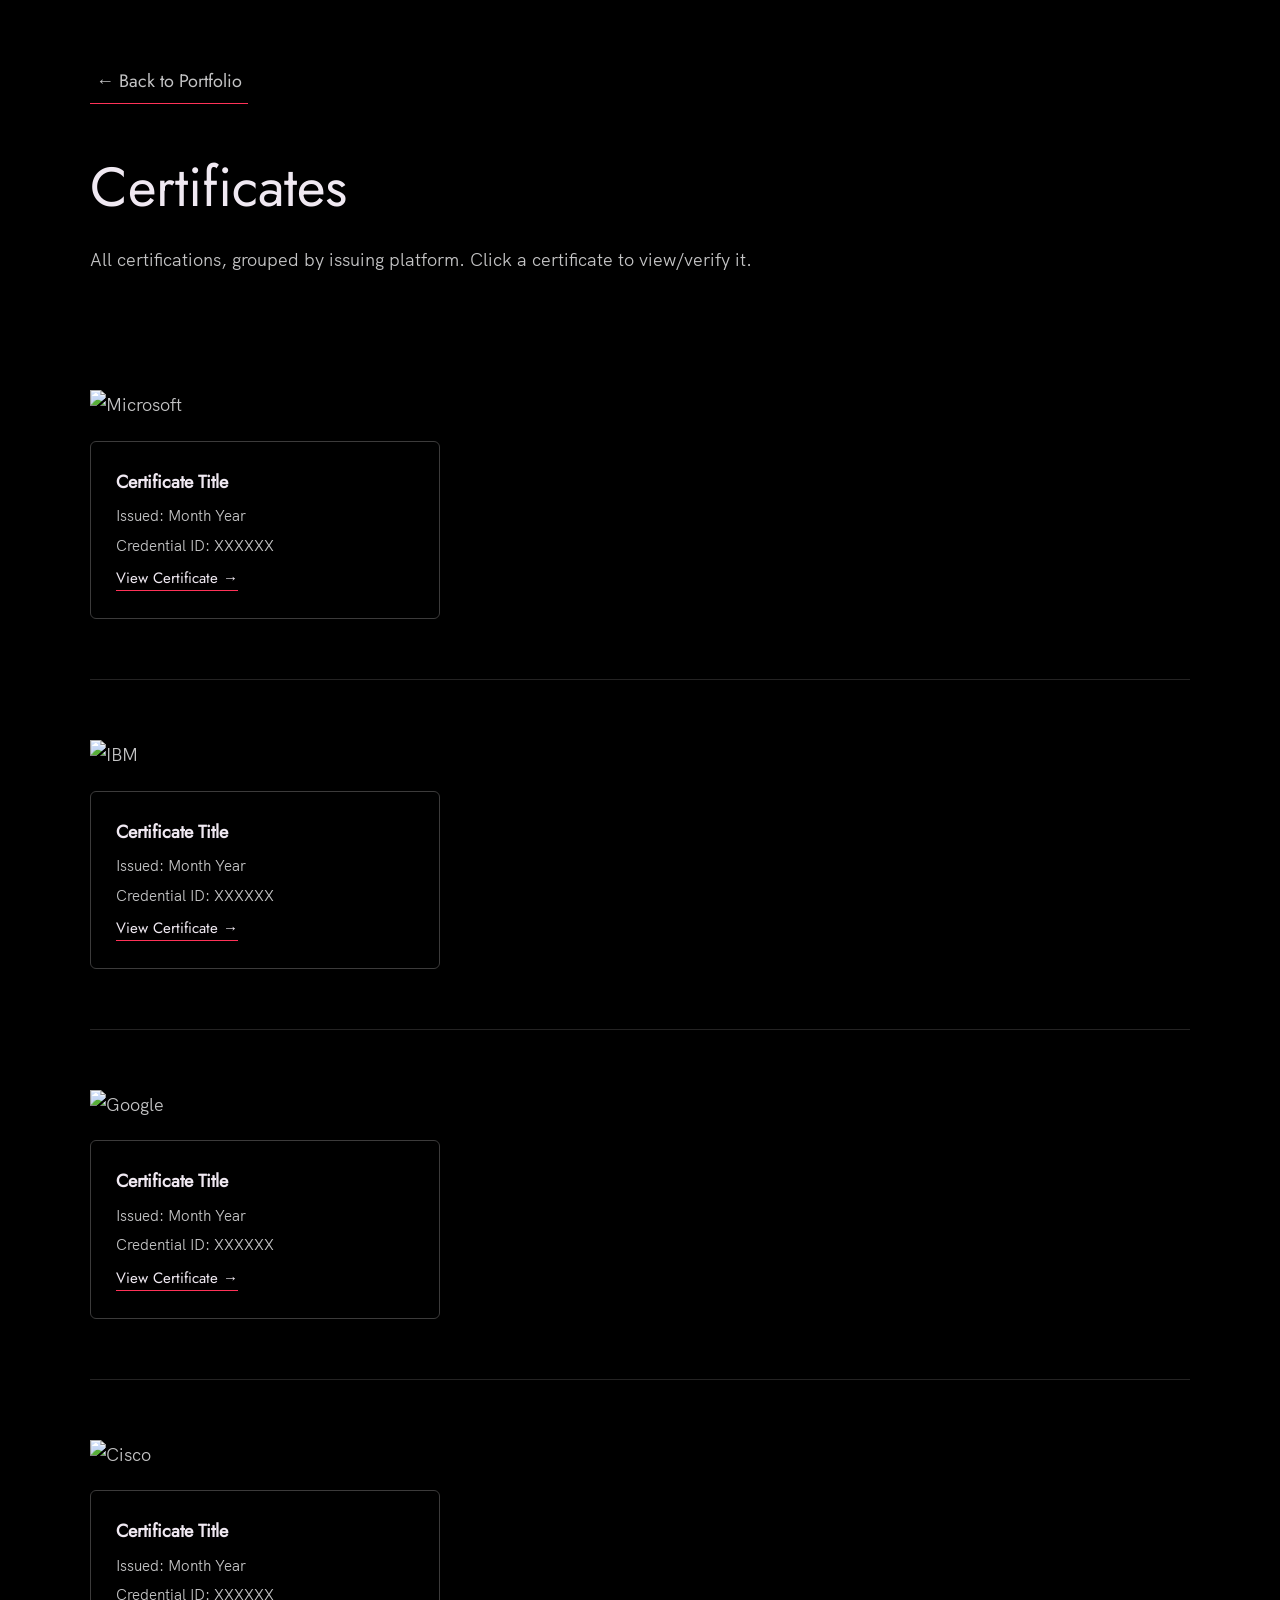
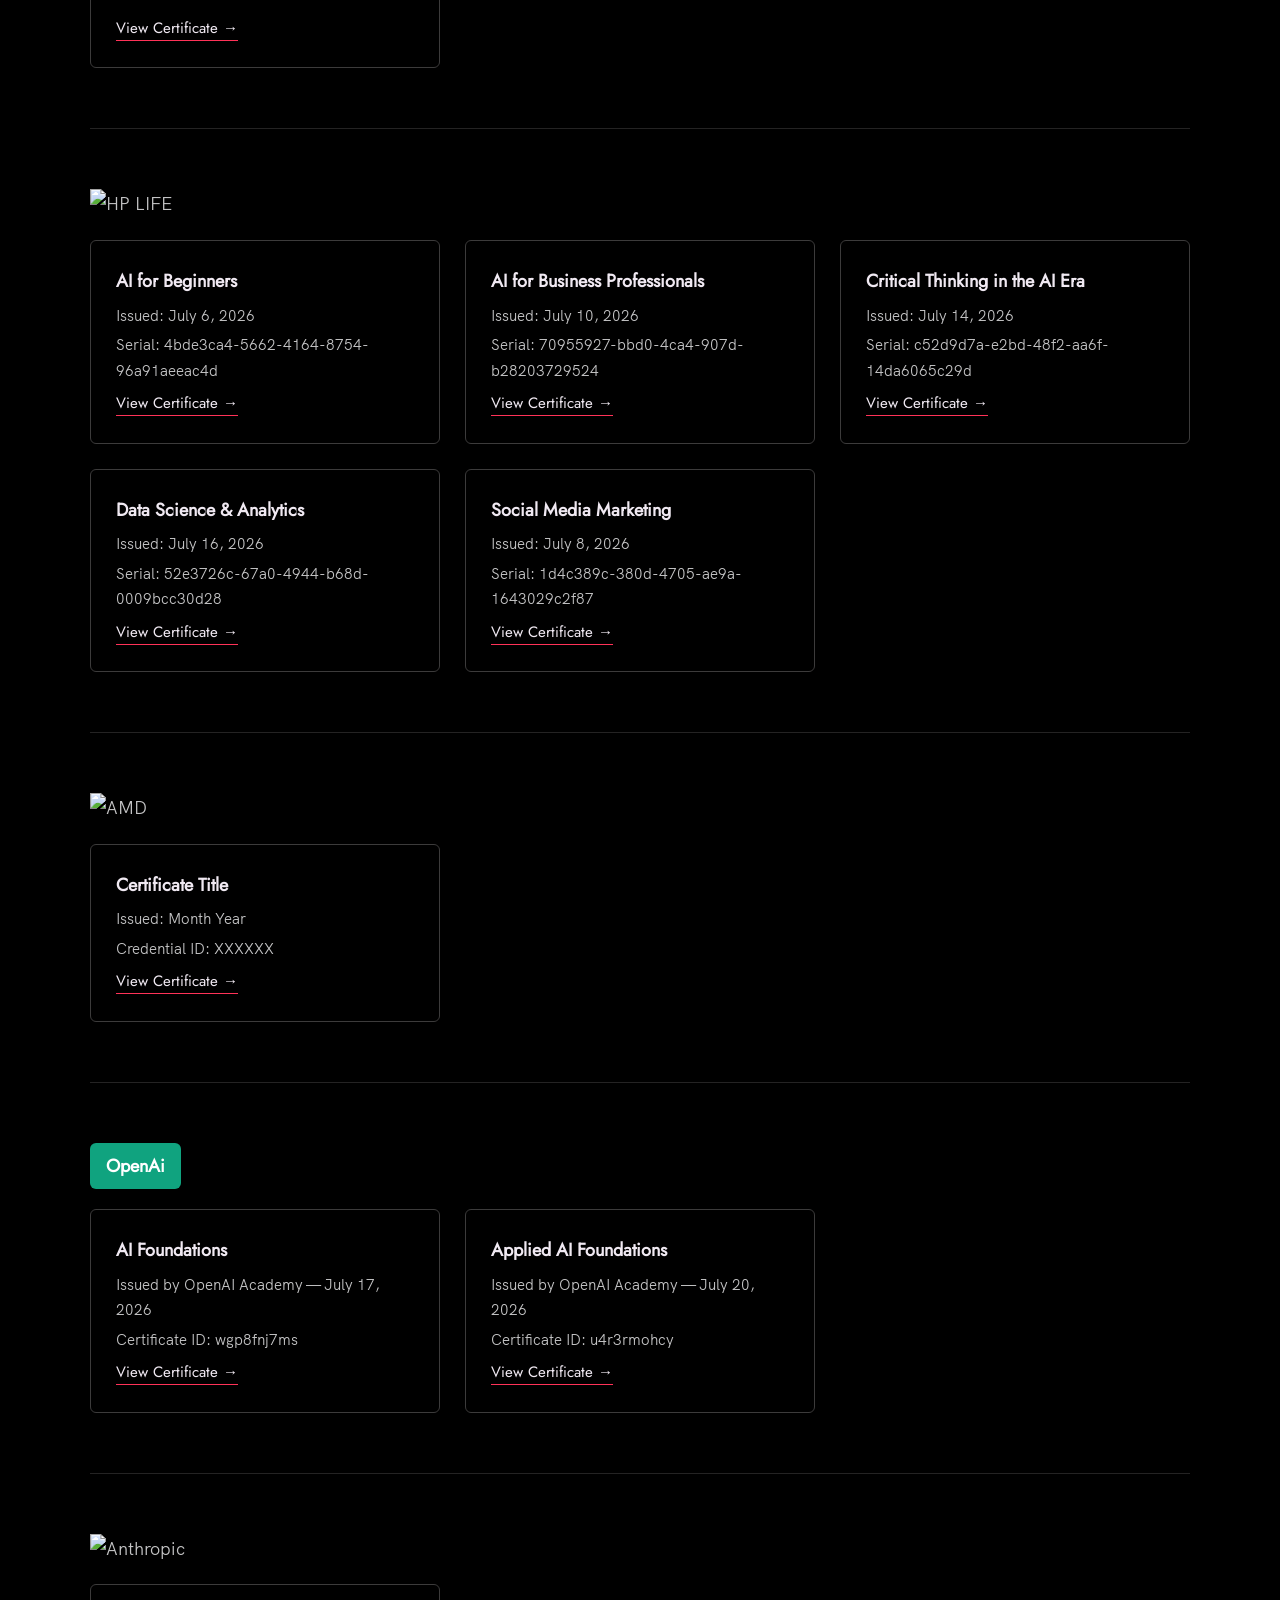
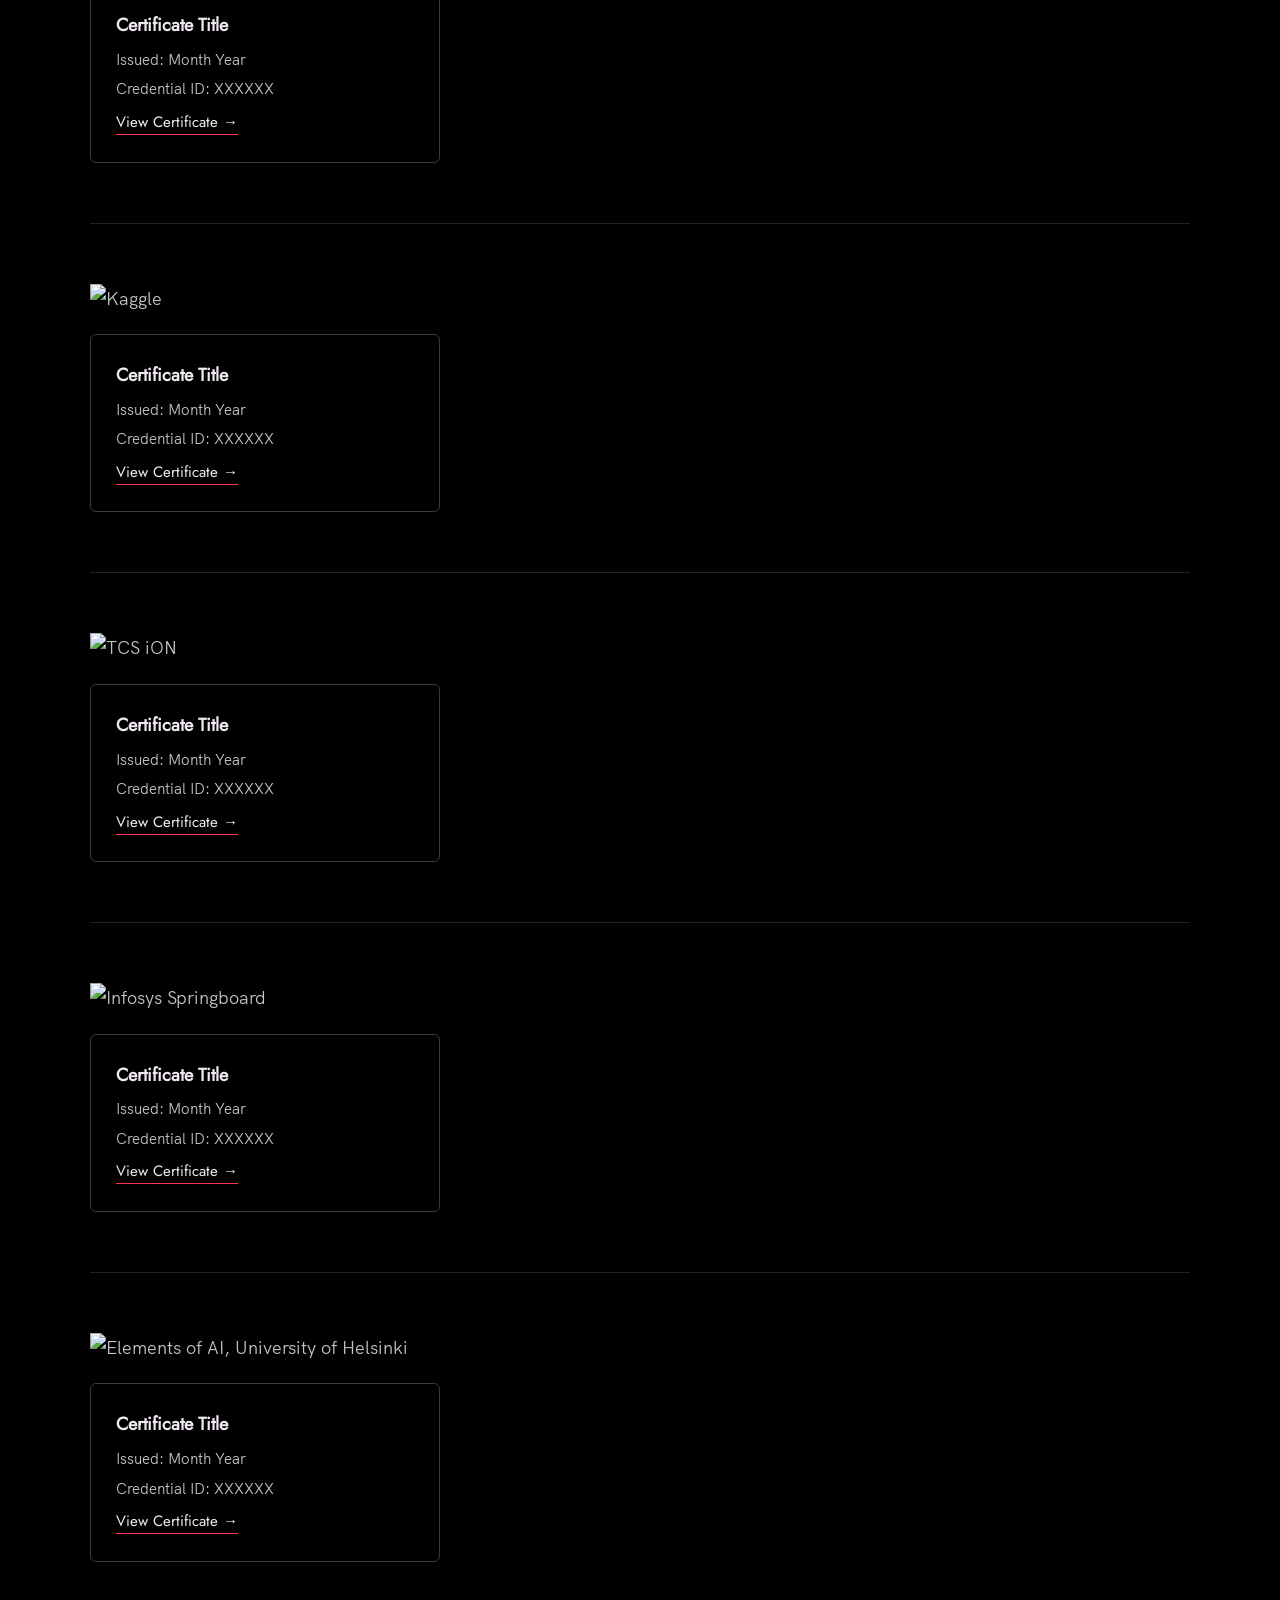
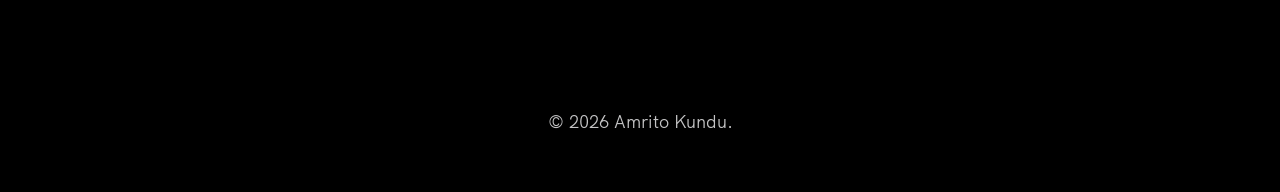
==== web/certificates.html @ e7037465 "Refactor code structure for improved readability and maintainability" ====
<!DOCTYPE html>
<html lang="en">

<head>
  <meta charset="UTF-8" />
  <meta name="viewport" content="width=device-width, initial-scale=1.0" />
  <link rel="shortcut icon" type="image/png" href="./images/favicon.png" />
  <title>Certificates | Amrito Kundu</title>
  <link rel="stylesheet" href="index.css" />
</head>

<body>
  <header role="banner" id="top" style="padding: var(--gutter-normal) 0;">
    <div class="row">
      <a href="index.html" class="cert-back link__text">&larr; Back to Portfolio</a>
      <h1 style="font-size: var(--font-size-large); margin-top: var(--gutter-small);">Certificates</h1>
      <p>All certifications, grouped by issuing platform. Click a certificate to view/verify it.</p>
    </div>
  </header>

  <main role="main">
    <div class="row">

      <!--
        HOW TO ADD A CERTIFICATE
        =========================
        1. Copy one <li class="cert-card">...</li> block below.
        2. Replace the title, issued date, and credential ID.
        3. Set the href on "View Certificate" to your verify link (Credly, Coursera,
           Google's certificate URL, etc.) OR to a local image/PDF you've placed in
           images/certificates/ (e.g. href="./images/certificates/ms-azure-fundamentals.pdf").
        4. Duplicate the <li> as many times as you have certificates from that brand.
      -->

      <!-- Microsoft -->
      <section class="cert-brand" id="microsoft">
        <img src="https://img.shields.io/badge/Microsoft-00A4EF?style=for-the-badge&logo=microsoft&logoColor=white" class="cert-brand__badge" alt="Microsoft">
        <ul class="cert-list">
          <li class="cert-card">
            <h4>Certificate Title</h4>
            <p>Issued: Month Year</p>
            <p>Credential ID: XXXXXX</p>
            <a href="#" target="_blank">View Certificate &rarr;</a>
          </li>
        </ul>
      </section>

      <!-- IBM -->
      <section class="cert-brand" id="ibm">
        <img src="https://img.shields.io/badge/IBM-0F62FE?style=for-the-badge&logo=ibm&logoColor=white" class="cert-brand__badge" alt="IBM">
        <ul class="cert-list">
          <li class="cert-card">
            <h4>Certificate Title</h4>
            <p>Issued: Month Year</p>
            <p>Credential ID: XXXXXX</p>
            <a href="#" target="_blank">View Certificate &rarr;</a>
          </li>
        </ul>
      </section>

      <!-- Google -->
      <section class="cert-brand" id="google">
        <img src="https://img.shields.io/badge/Google-4285F4?style=for-the-badge&logo=google&logoColor=white" class="cert-brand__badge" alt="Google">
        <ul class="cert-list">
          <li class="cert-card">
            <h4>Certificate Title</h4>
            <p>Issued: Month Year</p>
            <p>Credential ID: XXXXXX</p>
            <a href="#" target="_blank">View Certificate &rarr;</a>
          </li>
        </ul>
      </section>

      <!-- Cisco -->
      <section class="cert-brand" id="cisco">
        <img src="https://img.shields.io/badge/Cisco-049FD9?style=for-the-badge&logo=cisco&logoColor=white" class="cert-brand__badge" alt="Cisco">
        <ul class="cert-list">
          <li class="cert-card">
            <h4>Certificate Title</h4>
            <p>Issued: Month Year</p>
            <p>Credential ID: XXXXXX</p>
            <a href="#" target="_blank">View Certificate &rarr;</a>
          </li>
        </ul>
      </section>

      <!-- HP LIFE -->
      <section class="cert-brand" id="hp-life">
        <img src="https://img.shields.io/badge/HP%20LIFE-0096D6?style=for-the-badge&logo=hp&logoColor=white" class="cert-brand__badge" alt="HP LIFE">
        <ul class="cert-list">
          <li class="cert-card">
            <h4>AI for Beginners</h4>
            <p>Issued: July 6, 2026</p>
            <p>Serial: 4bde3ca4-5662-4164-8754-96a91aeeac4d</p>
            <a href="./images/certificates/HP-LIFE-AI-for-Beginners.pdf" target="_blank">View Certificate &rarr;</a>
          </li>
          <li class="cert-card">
            <h4>AI for Business Professionals</h4>
            <p>Issued: July 10, 2026</p>
            <p>Serial: 70955927-bbd0-4ca4-907d-b28203729524</p>
            <a href="./images/certificates/HP-LIFE-AI-for-Business-Professionals.pdf" target="_blank">View Certificate &rarr;</a>
          </li>
          <li class="cert-card">
            <h4>Critical Thinking in the AI Era</h4>
            <p>Issued: July 14, 2026</p>
            <p>Serial: c52d9d7a-e2bd-48f2-aa6f-14da6065c29d</p>
            <a href="./images/certificates/HP-LIFE-Critical-Thinking-in-the-AI-Era.pdf" target="_blank">View Certificate &rarr;</a>
          </li>
          <li class="cert-card">
            <h4>Data Science &amp; Analytics</h4>
            <p>Issued: July 16, 2026</p>
            <p>Serial: 52e3726c-67a0-4944-b68d-0009bcc30d28</p>
            <a href="./images/certificates/HP-LIFE-Data-Science-and-Analytics.pdf" target="_blank">View Certificate &rarr;</a>
          </li>
          <li class="cert-card">
            <h4>Social Media Marketing</h4>
            <p>Issued: July 8, 2026</p>
            <p>Serial: 1d4c389c-380d-4705-ae9a-1643029c2f87</p>
            <a href="./images/certificates/HP-LIFE-Social-Media-Marketing.pdf" target="_blank">View Certificate &rarr;</a>
          </li>
        </ul>
      </section>

      <!-- AMD -->
      <section class="cert-brand" id="amd">
        <img src="https://img.shields.io/badge/AMD-ED1C24?style=for-the-badge&logo=amd&logoColor=white" class="cert-brand__badge" alt="AMD">
        <ul class="cert-list">
          <li class="cert-card">
            <h4>Certificate Title</h4>
            <p>Issued: Month Year</p>
            <p>Credential ID: XXXXXX</p>
            <a href="#" target="_blank">View Certificate &rarr;</a>
          </li>
        </ul>
      </section>

      <!-- OpenAI -->
      <section class="cert-brand" id="openai">
        <div class="cert-tile cert-brand__badge" style="margin-bottom: var(--gutter-small);"><span>OpenAi</span></div>
        <ul class="cert-list">
          <li class="cert-card">
            <h4>AI Foundations</h4>
            <p>Issued by OpenAI Academy — July 17, 2026</p>
            <p>Certificate ID: wgp8fnj7ms</p>
            <a href="./images/certificates/OpenAI-AI-Foundations.pdf" target="_blank">View Certificate &rarr;</a>
          </li>
          <li class="cert-card">
            <h4>Applied AI Foundations</h4>
            <p>Issued by OpenAI Academy — July 20, 2026</p>
            <p>Certificate ID: u4r3rmohcy</p>
            <a href="./images/certificates/OpenAI-Applied-AI-Foundations.pdf" target="_blank">View Certificate &rarr;</a>
          </li>
        </ul>
      </section>

      <!-- Anthropic -->
      <section class="cert-brand" id="anthropic">
        <img src="https://img.shields.io/badge/Anthropic-191919?style=for-the-badge&logo=anthropic&logoColor=white" class="cert-brand__badge" alt="Anthropic">
        <ul class="cert-list">
          <li class="cert-card">
            <h4>Certificate Title</h4>
            <p>Issued: Month Year</p>
            <p>Credential ID: XXXXXX</p>
            <a href="#" target="_blank">View Certificate &rarr;</a>
          </li>
        </ul>
      </section>

      <!-- Kaggle -->
      <section class="cert-brand" id="kaggle">
        <img src="https://img.shields.io/badge/Kaggle-20BEFF?style=for-the-badge&logo=kaggle&logoColor=white" class="cert-brand__badge" alt="Kaggle">
        <ul class="cert-list">
          <li class="cert-card">
            <h4>Certificate Title</h4>
            <p>Issued: Month Year</p>
            <p>Credential ID: XXXXXX</p>
            <a href="#" target="_blank">View Certificate &rarr;</a>
          </li>
        </ul>
      </section>

      <!-- TCS iON -->
      <section class="cert-brand" id="tcs-ion">
        <img src="https://img.shields.io/badge/TCS%20iON-5F68C3?style=for-the-badge&logoColor=white" class="cert-brand__badge" alt="TCS iON">
        <ul class="cert-list">
          <li class="cert-card">
            <h4>Certificate Title</h4>
            <p>Issued: Month Year</p>
            <p>Credential ID: XXXXXX</p>
            <a href="#" target="_blank">View Certificate &rarr;</a>
          </li>
        </ul>
      </section>

      <!-- Infosys Springboard -->
      <section class="cert-brand" id="infosys">
        <img src="https://img.shields.io/badge/Infosys%20Springboard-007CC3?style=for-the-badge&logoColor=white" class="cert-brand__badge" alt="Infosys Springboard">
        <ul class="cert-list">
          <li class="cert-card">
            <h4>Certificate Title</h4>
            <p>Issued: Month Year</p>
            <p>Credential ID: XXXXXX</p>
            <a href="#" target="_blank">View Certificate &rarr;</a>
          </li>
        </ul>
      </section>

      <!-- Elements of AI, University of Helsinki -->
      <section class="cert-brand" id="helsinki" style="border-bottom: none;">
        <img src="https://img.shields.io/badge/Elements%20of%20AI-000222?style=for-the-badge&logoColor=white" class="cert-brand__badge" alt="Elements of AI, University of Helsinki">
        <ul class="cert-list">
          <li class="cert-card">
            <h4>Certificate Title</h4>
            <p>Issued: Month Year</p>
            <p>Credential ID: XXXXXX</p>
            <a href="#" target="_blank">View Certificate &rarr;</a>
          </li>
        </ul>
      </section>

    </div>
  </main>

  <footer role="contentinfo" class="footer">
    <div class="row">
      <p>&copy; 2026 Amrito Kundu.</p>
    </div>
  </footer>
</body>

</html>
---- web/index.css ----
/* --------------------------------------- */
/* ----- Basic Setup ----- */
/* --------------------------------------- */

@font-face {
    font-family: 'Hk Grotesk';
    font-style: normal;
    font-weight: 400;
    src: url('./fonts/HKGrotesk-Regular.woff') format('woff');
}

@font-face {
    font-family: 'Jost';
    font-style: normal;
    font-weight: 400;
    src: url('./fonts/Jost-Regular.ttf') format('woff');
}

* {
    margin: 0;
    padding: 0;
    box-sizing: inherit;
}

:root {
    --font-size-small: 1.8rem;
    --font-size-normal: 2.2rem;
    --font-size-medium: 2.8rem;
    --font-size-medium-1: 3.6rem;
    --font-size-large: 5.5rem;
    --font-size-huge: 7.5rem;
    --font-stack: 'Hk Grotesk', sans-serif;

    --line-height-normal: 1.7;
    --line-height-small: 1.2;

    --black: #000;
    --pink: #ff3258;
    --white: #f0e9f2;
    --white-1: #e5e5e6da;


    --container-max-width: 1180px;
    --container-normal-width: 800px;
    --container-medium-width: 700px; 
    --container-small-width: 500px;

    --gutter-huge: 12rem;
    --gutter-medium: 6rem;
    --gutter-normal: 3rem;
    --gutter-small-1: 2.5rem;
    --gutter-small: 2rem;

    --border-light: 1px solid rgb(36, 35, 35);
}

html {
    font-size: 62.5%; /* (16/10)*100 = 62.5% => 1rem = 10px */
    box-sizing: border-box;
    scroll-behavior: smooth;
}

@media(max-width: 1000px) {
    html {
        font-size: 52%;
    }
}

body {
    font-size: var(--font-size-small);
    font-family: var(--font-stack);
    font-weight: 400;
    color: var(--white-1);
    line-height: var(--line-height-normal);
    background: var(--black);
    overflow-x: hidden;
}

.row {
    max-width: var(--container-max-width);
    margin: 0 auto;
}

@media(max-width: 1340px) {
    .row {
        max-width: 1100px;
    }
}

@media(max-width: 1240px) {
    .row {
        padding: 0 var(--gutter-medium);
    }
}

@media(max-width: 600px) {
    .row {
        padding: 0 var(--gutter-normal);
    }
}

@media(max-width: 600px) {
    .row {
        padding: 0 var(--gutter-small);
    }
}

section {
    padding: var(--gutter-huge) 0;
    border-bottom: var(--border-light);
}

img {
    object-fit: contain;
    max-width: 100%;
}

/* --------------------------------------- */
/* ----- Headlines and Paragraphs ----- */
/* --------------------------------------- */

h1,
h2,
h3 {
    font-family: 'Jost', sans-serif;
    font-weight: 400;
    line-height: var(--line-height-small);
    color: var(--white);
}

.heading-primary {
    line-height: 1;
    font-size: var(--font-size-huge);
    font-weight: 400;
}

@media(max-width: 900px) {
    .heading-primary {
        font-size: 6.5rem;
    }
}

h2 {
    font-size: var(--font-size-large);
    margin-bottom: var(--gutter-medium);
}

h2::after {
    content: '';
    display: block;
    height: 2px;
    width: 10rem;
    background: var(--pink);
    margin: var(--gutter-small) 0;
}

h3 {
    font-size: var(--font-size-medium-1);
    margin-bottom: var(--gutter-small);
}

@media(max-width: 500px) {
    .heading-primary {
        font-size: var(--font-size-large);
    }

    h2 {
        font-size: var(--font-size-medium-1);
    }

    h3 {
        font-size: var(--font-size-medium);
    }
}

p {
    margin: var(--gutter-small-1) 0;
}

@media(max-width: 900px) {
    p { 
        max-width: var(--container-small-width);
    }
}

/* --------------------------------------- */
/* ----- Buttons and Links ----- */
/* --------------------------------------- */

a {
    color: var(--white);
    font-weight: 400;
    font-family: 'Jost', sans-serif;
    transition: all .2s;
    outline: 2px solid transparent;
}

::-moz-focus-inner {
    border: 0;
}

button:focus,
a:focus {
    outline: 2px solid var(--pink);
}

body:not(.user-is-tabbing) button:focus,
body:not(.user-is-tabbing) a:focus {
    outline: none;
}

.link:hover {
    color: var(--pink);
}

.btn {
    position: relative;
    display: inline-block;
    padding: 1rem 4.2rem;
    text-decoration: none;
    color: inherit;
    border: 1px solid  var(--pink);
    font-weight: 400;
}

.btn:focus {
    outline: none;
}

.btn::after {
    content: '';
    display: block;
    position: absolute;
    top: 0;
    left: 0;
    right: 100%;
    background: var(--white);
    height: 100%;
    z-index: -1;
    transition: all 0.2s cubic-bezier(1, 0.68, 0.16, 0.9);
}

.btn:hover::after,
.btn:focus::after {
    right: 0;
    background: var(--pink);
}

.btn--pink {
    background: var(--pink);
    transition: all 0.2s;
}

.btn--pink::after {
    display: none;
}

.btn--pink:hover,
.btn--pink:focus {
    background: transparent;
}

.link__text {
    position: relative;
    display: inline-block;
    padding: .6rem;
    color: inherit;
    text-decoration: none;
    border-bottom: 1px solid var(--pink);
}

.link__text::after {
    content: '';
    display: block;
    position: absolute;
    top: 0;
    left: 0;
    right: 100%;
    background: var(--white);
    height: 100%;
    z-index: -1;
    transition: all 0.2s cubic-bezier(1, 0.68, 0.16, 0.9);
}

.link__text:focus {
    outline: none;
}

.link__text:hover::after,
.link__text:focus:after {
    right: 0;
    background: var(--pink);
}

.link__text span {
    padding-left: 1rem;
    font-family: sans-serif;
}

/* ----- Back to Top ----- */

.back-to-top {
    position: fixed;
    bottom: 4rem;
    right: 4rem;
    display: flex;
    justify-content: center;
    align-items: center;
    height: 5.5rem;
    width: 5.5rem;
    background-color: var(--pink);
    border-radius: 50%;
    z-index: 10;
    visibility: hidden;
    transition: all .4s;
}

.back-to-top__image {
    height: 70%;
}

@media(max-width: 900px) {
    .back-to-top {
        right: 2rem;
    }
}

@media(max-width: 500px) {
    .back-to-top {
        right: 1rem;
    }
}

/* --------------------------------------- */
/* ----- Navigation ----- */
/* --------------------------------------- */

.nav {
    display: flex;
    justify-content: flex-end;
    padding: var(--gutter-normal) 0;
}

.nav__items {
    display: flex;
    list-style: none;
}

.nav__item:not(:last-child) {
    margin-right: var(--gutter-medium);
}

@media(max-width: 500px) {
    .nav {
        justify-content: center;
    }
}

@media(max-width: 400px) {
    .nav__item:not(:last-child) {
        margin-right: var(--gutter-normal);
    }
}

@media(max-width: 300px) {
    .nav {
        font-size: var(--font-size-small);
    }
}

.nav__link {
    position: relative;
    display: inline-block;
    padding: 1rem 0;
    text-decoration: none;
    color: inherit;
    transition: all .2s;
}

.nav__link::after {
    content: '';
    position: absolute;
    bottom: 0;
    left: 0;
    right: 100%;
    display: inline-block;
    height: 1rem;
    background: var(--white);
    transition: all 0.25s cubic-bezier(1, 0.68, 0.16, 0.9);
}

.nav__link:hover {
    color: var(--pink);
}

.nav__link:hover::after {
    right: 0;
    height: 2px;
    background: var(--pink);
}

/* --------------------------------------- */
/* ----- Header ----- */
/* --------------------------------------- */

.header {
    background: linear-gradient(rgba(0,0,0, .1), rgba(0,0,0, .4)), 
        url('./images/header.jpg');
    height: 100vh;
    background-size: cover;
    background-position: center;
    background-attachment: fixed;
    font-size: var(--font-size-normal);
}

.header__text {
    position: absolute;
    top: 50%;
    transform: translateY(-50%);
}

.header__text p {
    margin: 1.5rem 0 3.5rem;
    max-width: var(--container-medium-width);
    font-family: 'Jost', sans-serif;
    font-size: var(--font-size-medium);
}

@media(max-width: 500px) {
    .header {
        text-align: center;
    }

    .header__text p {
        transform: scale(.8);
    }
}

/* --------------------------------------- */
/* ----- Work ----- */
/* --------------------------------------- */

.work__box {
    display: flex;
    align-items: center;
}

@media(max-width: 900px) {
    .work__box {
        align-items: initial;
        flex-direction: column-reverse;
    }
}

.work__box:not(:last-child) {
    margin-bottom: 25rem;
}

@media(max-width: 500px) {
    .work__box:not(:last-child) {
        margin-bottom: 20rem;
    }
}

.work__links {
    display: flex;
    align-items: center;
}

.work__text {
    flex: 0 0 30%;
}

.work__list {
    /* list-style-type: square; */
    list-style-position: inside;
    margin-bottom: var(--gutter-normal);
}

.work__code {
    display: block;
    height: 3rem;
    margin-left: var(--gutter-normal);
    transition: all .3s;
}

.work__code:hover {
    transform: scale(1.2);
}

.work__image-box {
    margin-bottom: var(--gutter-normal);
}

@media(min-width: 901px) {
    .work__image-box {
        flex: 1;
        margin: 0 0 0 10rem;
    }
}

@media(max-width: 900px) {
    .work__code {
        height: 4rem;
    }
}

/* --------------------------------------- */
/* ----- Clients ----- */
/* --------------------------------------- */

.client__logos {
    display: flex;
    flex-wrap: wrap;
    align-items: center;
    gap: 1.2rem;
}

.client__logo {
    display: inline-block;
    line-height: 0;
    transition: transform .2s;
}

.client__logo img {
    height: 4.6rem;
    max-width: none;
    border-radius: 4px;
}

.client__logo:hover {
    transform: translateY(-3px);
}

@media(max-width: 500px) {
    .client__logo img {
        height: 3.6rem;
    }
}

/* --------------------------------------- */
/* ----- Certificates Page ----- */
/* --------------------------------------- */

.cert-back {
    display: inline-block;
    margin: var(--gutter-normal) 0;
}

.cert-brand {
    padding: var(--gutter-medium) 0;
    border-bottom: var(--border-light);
}

.cert-brand__badge {
    height: 3.4rem;
    margin-bottom: var(--gutter-small);
}

.cert-list {
    list-style: none;
    display: grid;
    grid-template-columns: repeat(auto-fill, minmax(260px, 1fr));
    gap: var(--gutter-small-1);
}

.cert-card {
    border: 1px solid rgb(60, 59, 59);
    border-radius: 6px;
    padding: var(--gutter-small-1);
    transition: border-color .2s;
}

.cert-card:hover {
    border-color: var(--pink);
}

.cert-card h4 {
    font-family: 'Jost', sans-serif;
    color: var(--white);
    font-size: var(--font-size-small);
    margin-bottom: .6rem;
}

.cert-card p {
    font-size: 1.5rem;
    margin: .4rem 0;
}

.cert-card a {
    font-size: 1.5rem;
    border-bottom: 1px solid var(--pink);
    text-decoration: none;
    padding-bottom: 1px;
}

.cert-tile {
    display: inline-flex !important;
    align-items: center;
    gap: .8rem;
    height: 4.6rem;
    padding: 0 1.6rem;
    background: #10a37f;
    border-radius: 6px;
    color: #fff;
    font-family: 'Jost', sans-serif;
    font-weight: 700;
    font-size: 1.8rem;
    line-height: 0;
    text-decoration: none;
}

.cert-tile img {
    height: 2.8rem;
}

@media(max-width: 500px) {
    .cert-tile {
        height: 3.6rem;
        font-size: 1.5rem;
        padding: 0 1.2rem;
    }

    .cert-tile img {
        height: 2.2rem;
    }
}

/* --------------------------------------- */
/* ----- About ----- */
/* --------------------------------------- */

.about__content {
    display: flex;
    flex-direction: row-reverse;
    align-items: center;
}

@media(max-width: 900px) {
    .about__content {
        flex-direction: column-reverse;
        align-items: initial;
    }
}

.about__photo-container {
    margin-bottom: var(--gutter-normal);
}

@media(min-width: 901px) {
    .about__text {
        flex: 0 0 35%;
    }
    
    .about__photo-container {
        flex: 1;
        margin: 0 var(--gutter-huge) 0 0;
    }
}

/* --------------------------------------- */
/* ----- Contact ----- */
/* --------------------------------------- */

.contact__info {
    max-width: var(--container-medium-width);
}

/* --------------------------------------- */
/* ----- Footer ----- */
/* --------------------------------------- */

.footer {
    text-align: center;
    padding: var(--gutter-medium) 0 var(--gutter-normal);
}

.footer__social-links {
    display: flex;
    justify-content: center;
    padding: var(--gutter-normal) 0;
    list-style: none;
}

.footer__social-link-item:not(:last-of-type) {
    margin-right: var(--gutter-small);
}

.footer__social-image {
    height: 4rem;
}

.footer__github-buttons {
    display: flex;
    justify-content: center;
}

.footer__github-buttons iframe {
    height: 2.5rem;
    width: 84px;
    transform: translateY(3px);
}

@media(max-width: 500px) {
    .footer {
        padding: var(--gutter-medium) 0;
    } 
}
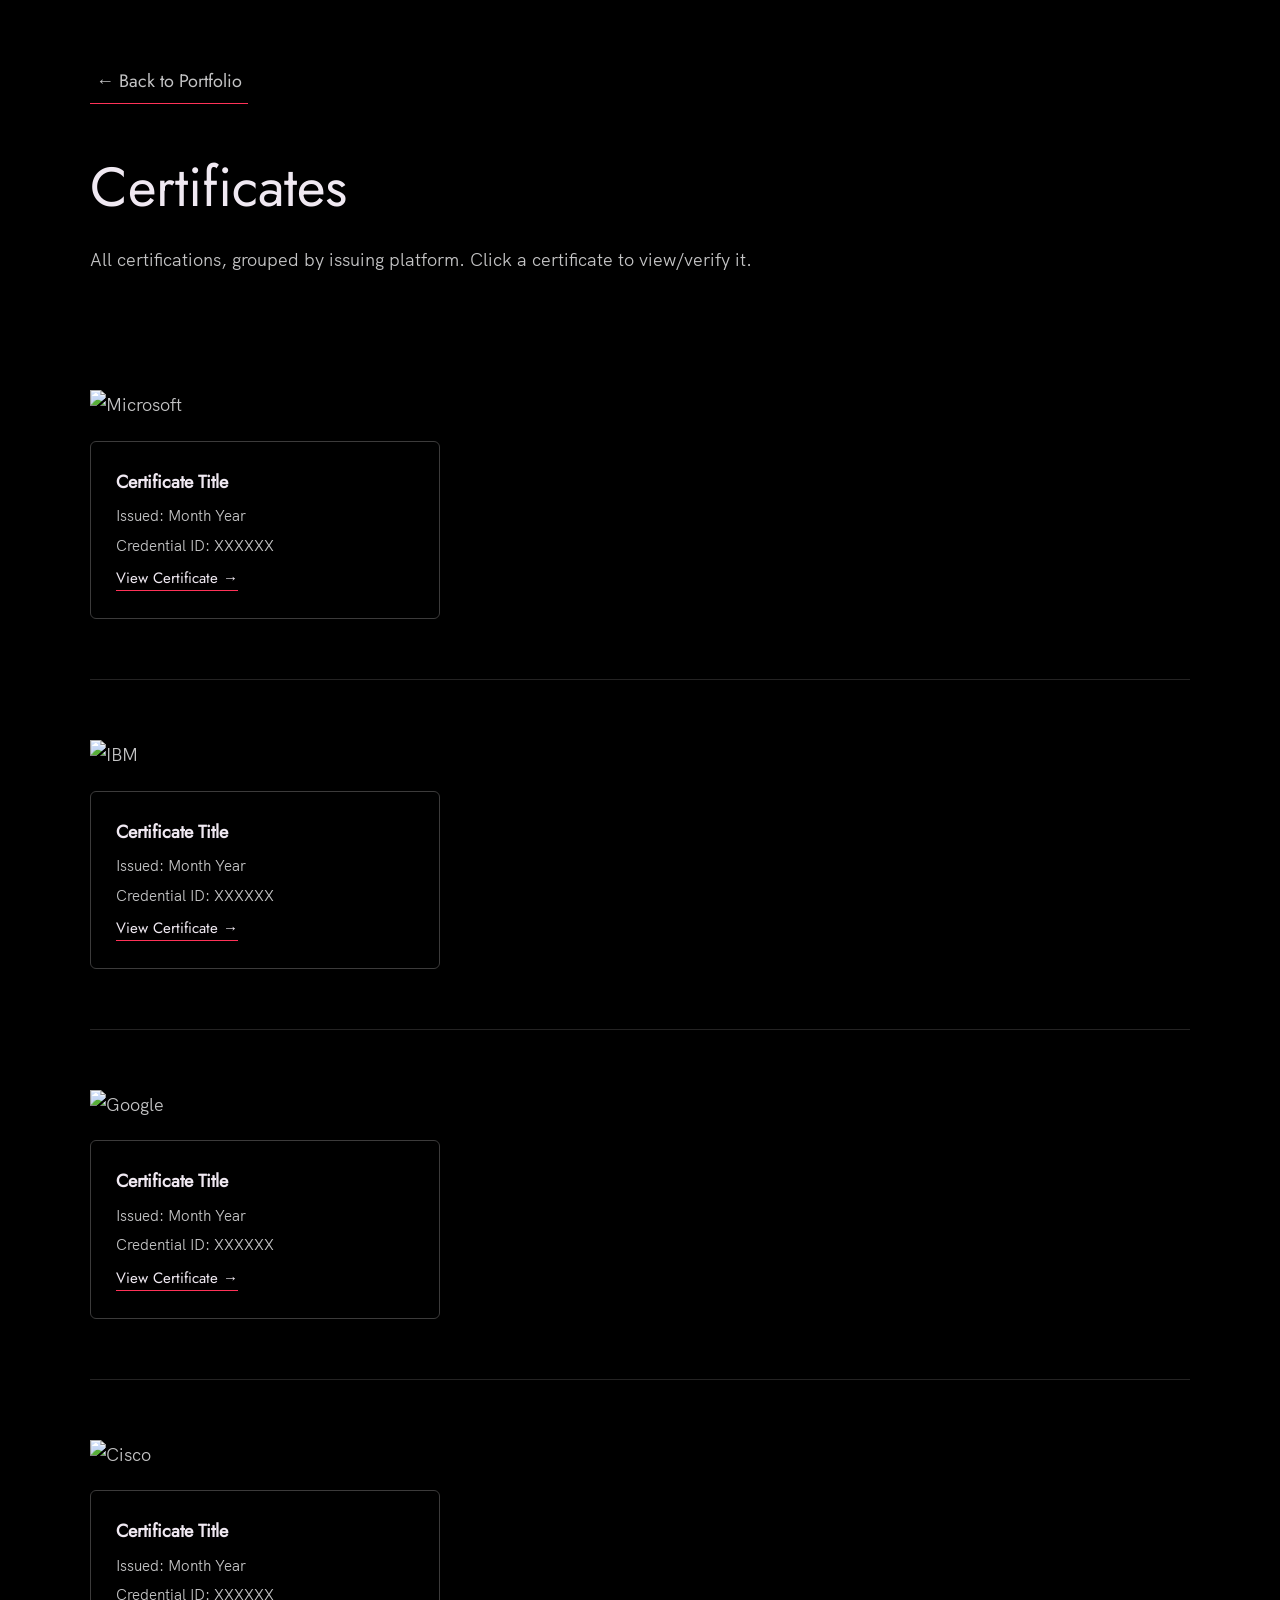
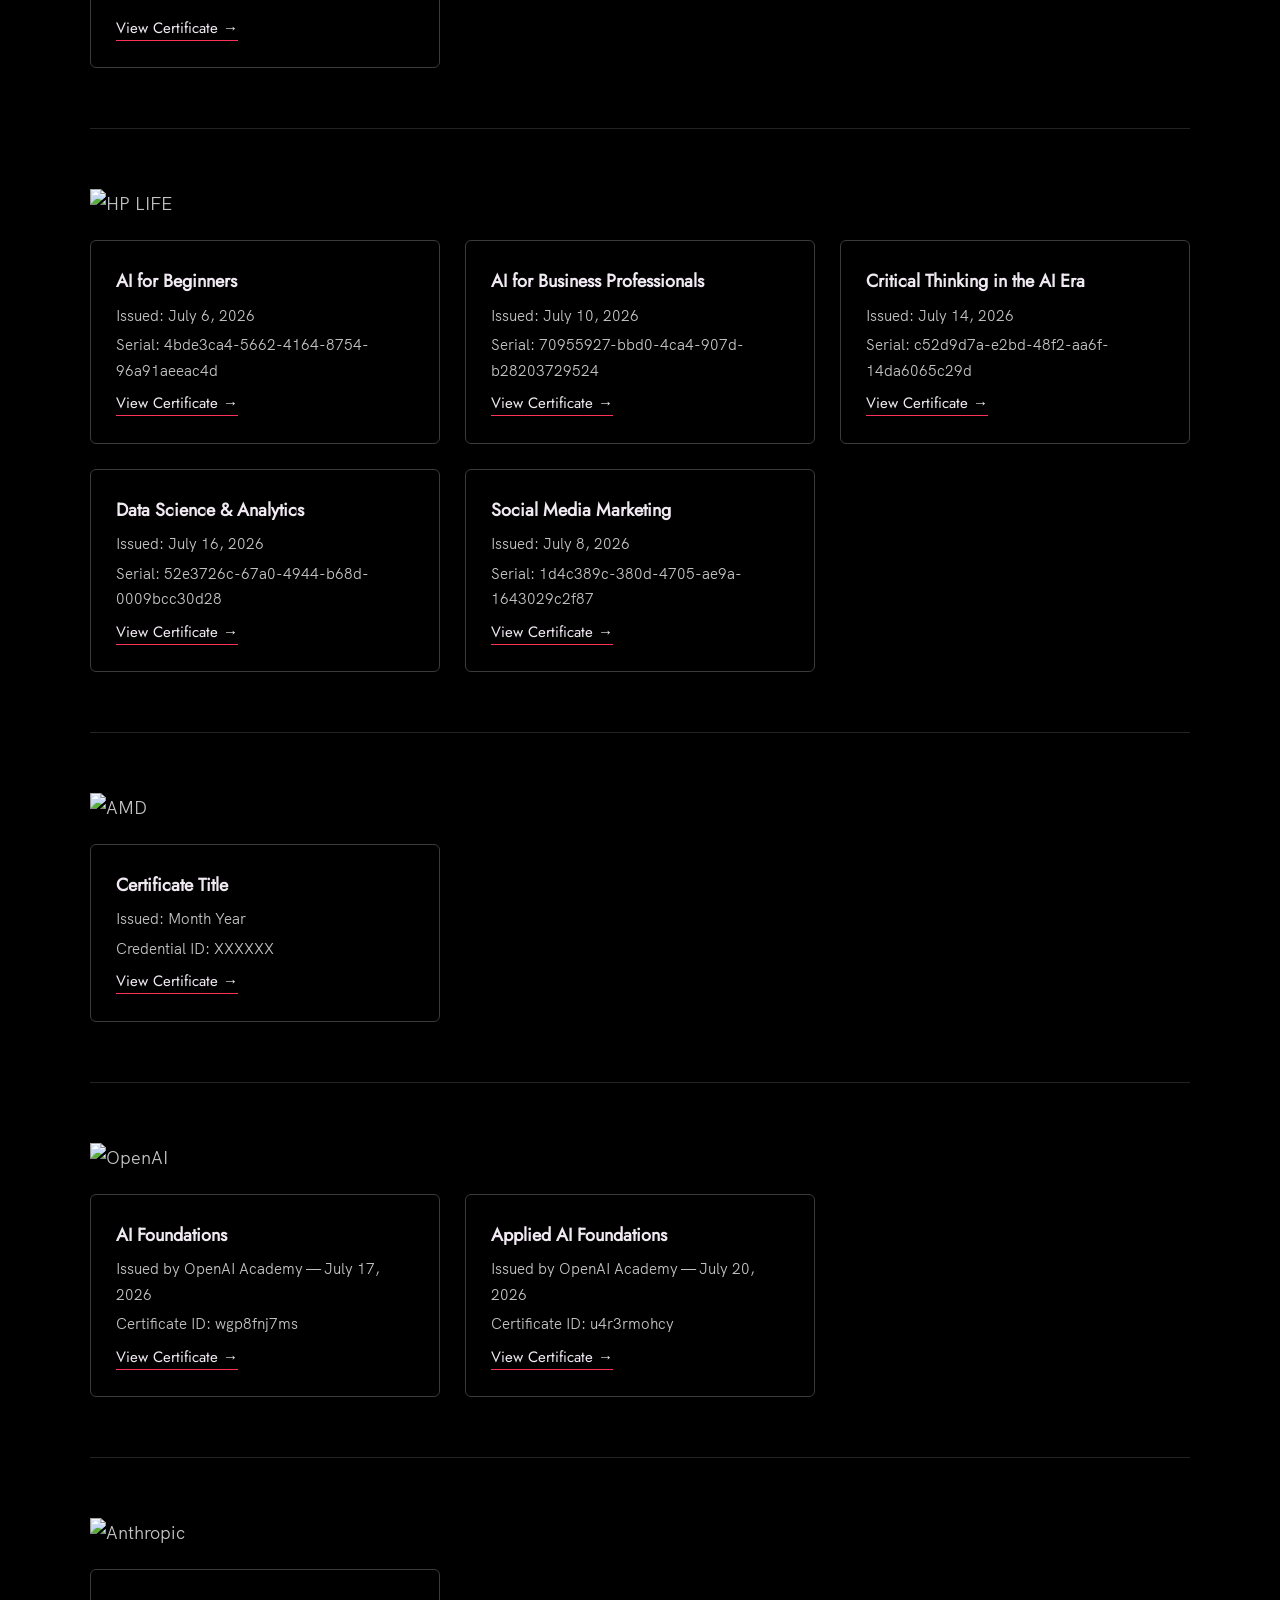
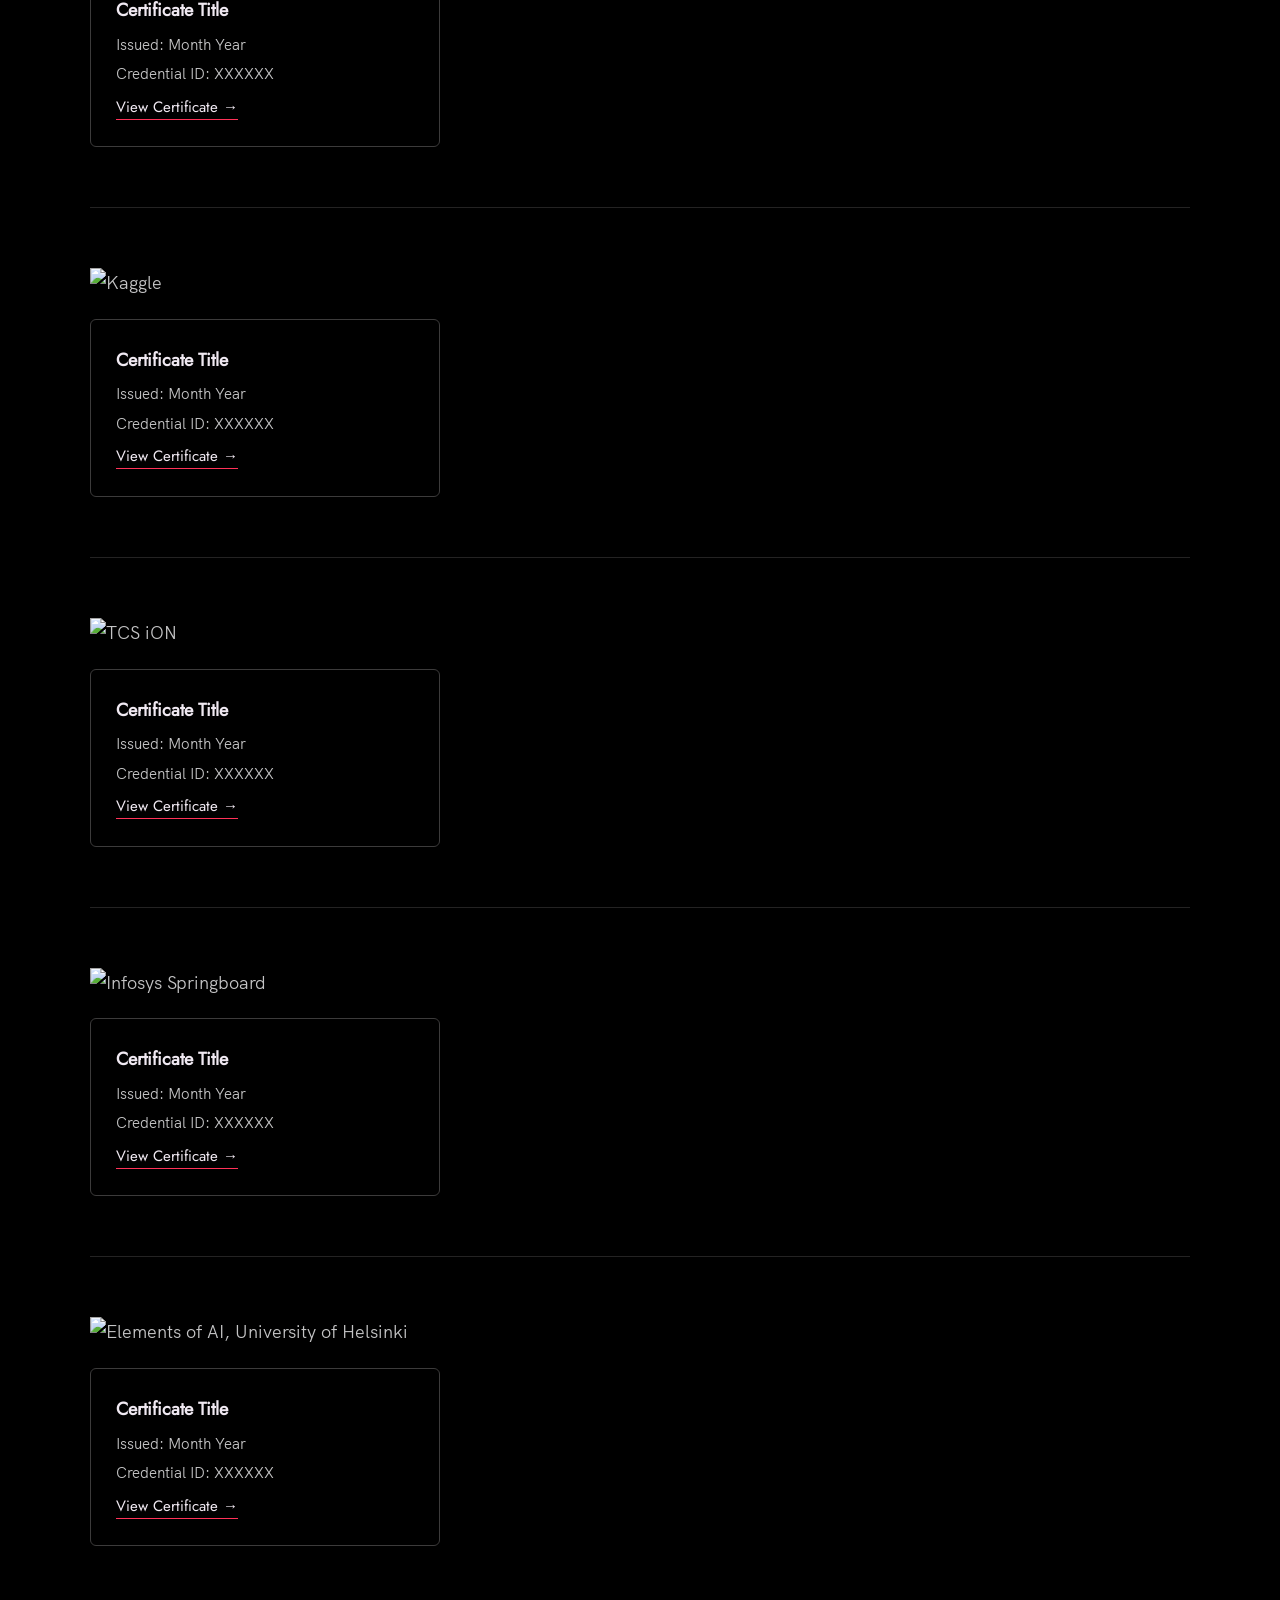
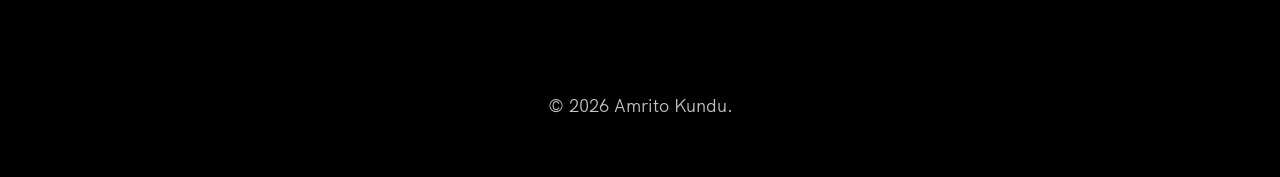
==== commit c31acbdf: "Update certificates page with badge images and add "Explore All Certificates" button" ====
--- a/web/certificates.html
+++ b/web/certificates.html
@@ -136,7 +136,7 @@
 
       <!-- OpenAI -->
       <section class="cert-brand" id="openai">
-        <div class="cert-tile cert-brand__badge" style="margin-bottom: var(--gutter-small);"><span>OpenAi</span></div>
+        <img src="https://img.shields.io/badge/OpenAi-10A37F?style=for-the-badge&logo=openai&logoColor=white" class="cert-brand__badge" alt="OpenAI">
         <ul class="cert-list">
           <li class="cert-card">
             <h4>AI Foundations</h4>
--- a/web/index.css
+++ b/web/index.css
@@ -536,6 +536,11 @@
     .client__logo img {
         height: 3.6rem;
     }
+}
+
+.cert-explore-btn {
+    display: inline-block;
+    margin-top: var(--gutter-normal);
 }
 
 /* --------------------------------------- */
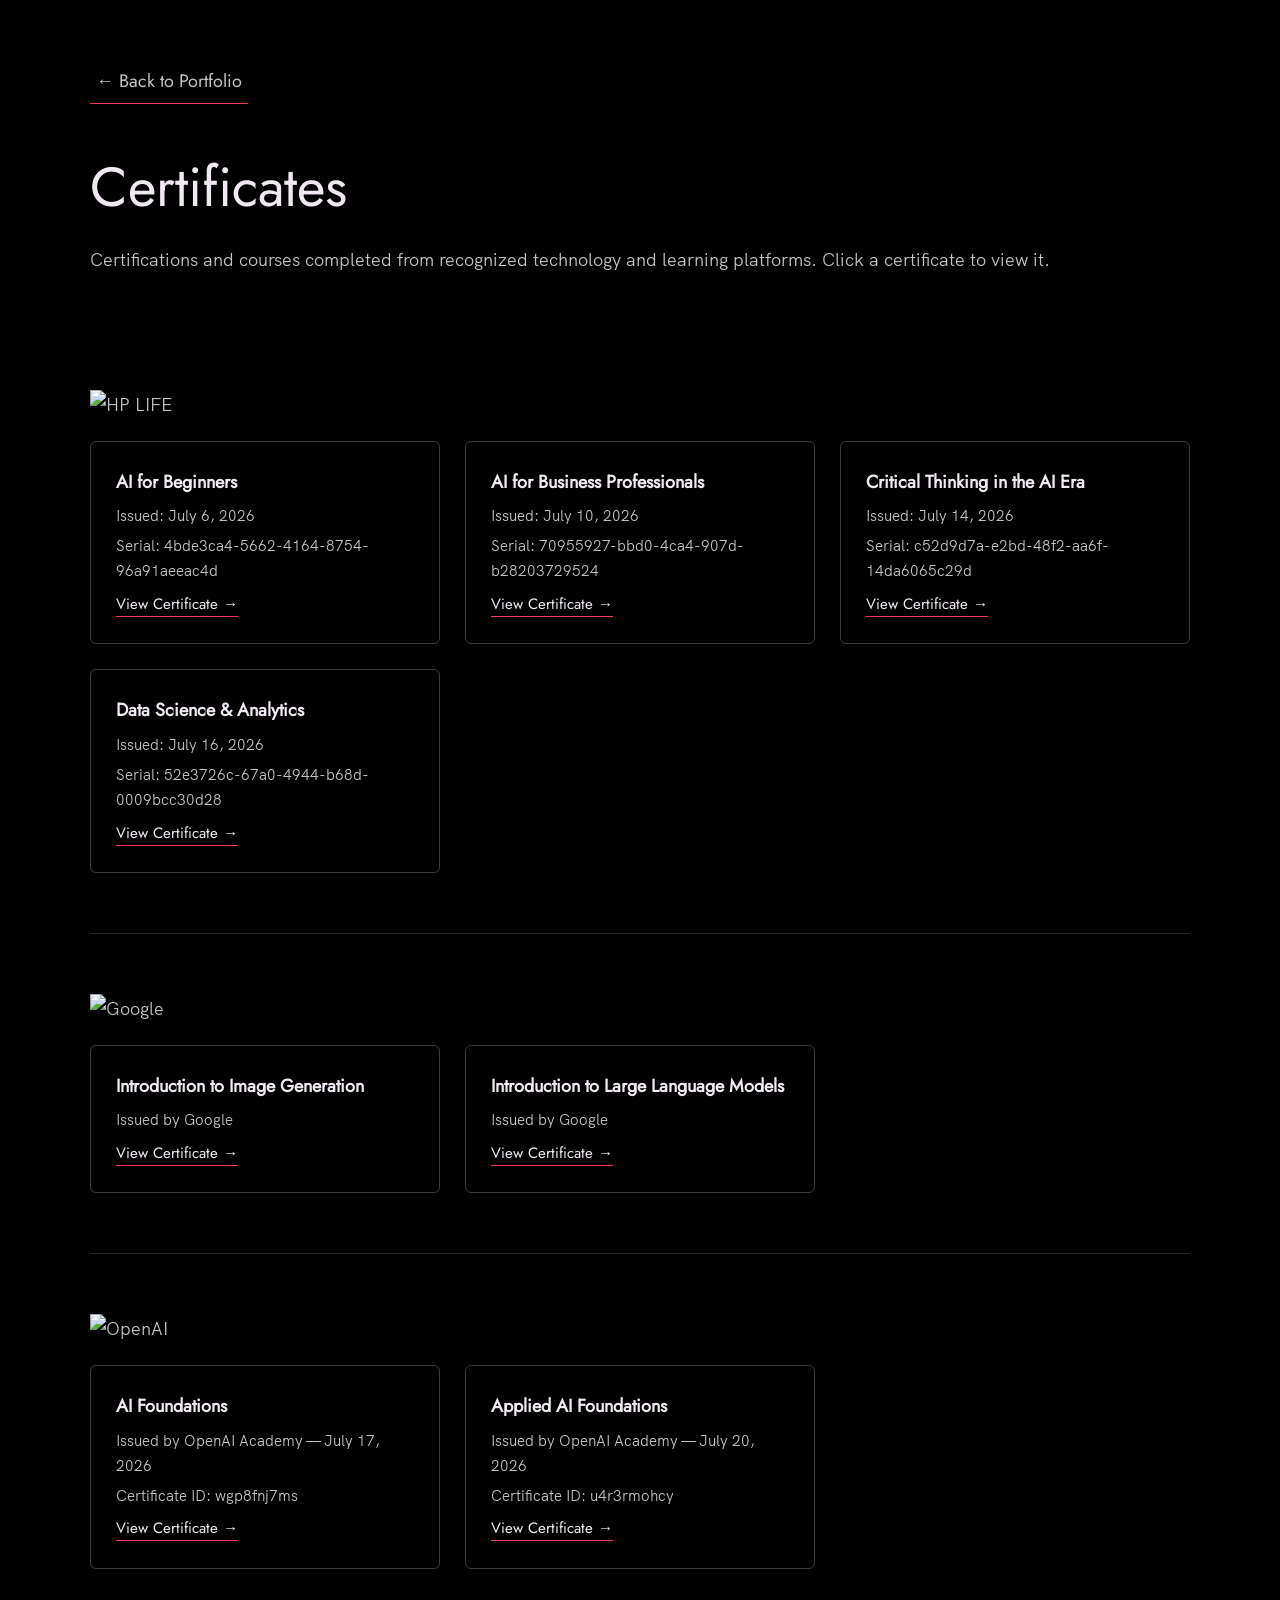
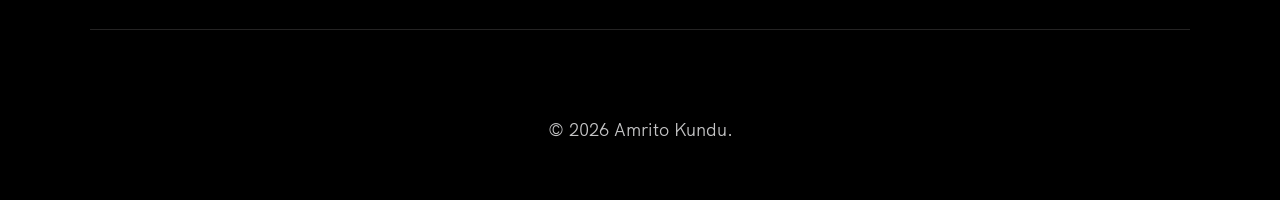
==== commit 35ecdaf6: "Update certificates.html" ====
--- a/web/certificates.html
+++ b/web/certificates.html
@@ -5,227 +5,224 @@
   <meta charset="UTF-8" />
   <meta name="viewport" content="width=device-width, initial-scale=1.0" />
   <link rel="shortcut icon" type="image/png" href="./images/favicon.png" />
+
   <title>Certificates | Amrito Kundu</title>
+
   <link rel="stylesheet" href="index.css" />
 </head>
 
 <body>
+
   <header role="banner" id="top" style="padding: var(--gutter-normal) 0;">
     <div class="row">
-      <a href="index.html" class="cert-back link__text">&larr; Back to Portfolio</a>
-      <h1 style="font-size: var(--font-size-large); margin-top: var(--gutter-small);">Certificates</h1>
-      <p>All certifications, grouped by issuing platform. Click a certificate to view/verify it.</p>
+
+      <a href="index.html" class="cert-back link__text">
+        &larr; Back to Portfolio
+      </a>
+
+      <h1 style="font-size: var(--font-size-large); margin-top: var(--gutter-small);">
+        Certificates
+      </h1>
+
+      <p>
+        Certifications and courses completed from recognized technology and learning platforms.
+        Click a certificate to view it.
+      </p>
+
     </div>
   </header>
 
+
   <main role="main">
+
     <div class="row">
 
-      <!--
-        HOW TO ADD A CERTIFICATE
-        =========================
-        1. Copy one <li class="cert-card">...</li> block below.
-        2. Replace the title, issued date, and credential ID.
-        3. Set the href on "View Certificate" to your verify link (Credly, Coursera,
-           Google's certificate URL, etc.) OR to a local image/PDF you've placed in
-           images/certificates/ (e.g. href="./images/certificates/ms-azure-fundamentals.pdf").
-        4. Duplicate the <li> as many times as you have certificates from that brand.
-      -->
-
-      <!-- Microsoft -->
-      <section class="cert-brand" id="microsoft">
-        <img src="https://img.shields.io/badge/Microsoft-00A4EF?style=for-the-badge&logo=microsoft&logoColor=white" class="cert-brand__badge" alt="Microsoft">
+
+      <!-- =========================
+           HP LIFE
+      ========================== -->
+
+      <section class="cert-brand" id="hp-life">
+
+        <img
+          src="https://img.shields.io/badge/HP%20LIFE-0096D6?style=for-the-badge&logo=hp&logoColor=white"
+          class="cert-brand__badge"
+          alt="HP LIFE"
+        />
+
         <ul class="cert-list">
-          <li class="cert-card">
-            <h4>Certificate Title</h4>
-            <p>Issued: Month Year</p>
-            <p>Credential ID: XXXXXX</p>
-            <a href="#" target="_blank">View Certificate &rarr;</a>
-          </li>
-        </ul>
-      </section>
-
-      <!-- IBM -->
-      <section class="cert-brand" id="ibm">
-        <img src="https://img.shields.io/badge/IBM-0F62FE?style=for-the-badge&logo=ibm&logoColor=white" class="cert-brand__badge" alt="IBM">
-        <ul class="cert-list">
-          <li class="cert-card">
-            <h4>Certificate Title</h4>
-            <p>Issued: Month Year</p>
-            <p>Credential ID: XXXXXX</p>
-            <a href="#" target="_blank">View Certificate &rarr;</a>
-          </li>
-        </ul>
-      </section>
-
-      <!-- Google -->
-      <section class="cert-brand" id="google">
-        <img src="https://img.shields.io/badge/Google-4285F4?style=for-the-badge&logo=google&logoColor=white" class="cert-brand__badge" alt="Google">
-        <ul class="cert-list">
-          <li class="cert-card">
-            <h4>Certificate Title</h4>
-            <p>Issued: Month Year</p>
-            <p>Credential ID: XXXXXX</p>
-            <a href="#" target="_blank">View Certificate &rarr;</a>
-          </li>
-        </ul>
-      </section>
-
-      <!-- Cisco -->
-      <section class="cert-brand" id="cisco">
-        <img src="https://img.shields.io/badge/Cisco-049FD9?style=for-the-badge&logo=cisco&logoColor=white" class="cert-brand__badge" alt="Cisco">
-        <ul class="cert-list">
-          <li class="cert-card">
-            <h4>Certificate Title</h4>
-            <p>Issued: Month Year</p>
-            <p>Credential ID: XXXXXX</p>
-            <a href="#" target="_blank">View Certificate &rarr;</a>
-          </li>
-        </ul>
-      </section>
-
-      <!-- HP LIFE -->
-      <section class="cert-brand" id="hp-life">
-        <img src="https://img.shields.io/badge/HP%20LIFE-0096D6?style=for-the-badge&logo=hp&logoColor=white" class="cert-brand__badge" alt="HP LIFE">
-        <ul class="cert-list">
+
           <li class="cert-card">
             <h4>AI for Beginners</h4>
             <p>Issued: July 6, 2026</p>
             <p>Serial: 4bde3ca4-5662-4164-8754-96a91aeeac4d</p>
-            <a href="./images/certificates/HP-LIFE-AI-for-Beginners.pdf" target="_blank">View Certificate &rarr;</a>
-          </li>
+
+            <a
+              href="./images/certificates/HP-LIFE-AI-for-Beginners.pdf"
+              target="_blank"
+              rel="noopener noreferrer"
+            >
+              View Certificate &rarr;
+            </a>
+          </li>
+
+
           <li class="cert-card">
             <h4>AI for Business Professionals</h4>
             <p>Issued: July 10, 2026</p>
             <p>Serial: 70955927-bbd0-4ca4-907d-b28203729524</p>
-            <a href="./images/certificates/HP-LIFE-AI-for-Business-Professionals.pdf" target="_blank">View Certificate &rarr;</a>
-          </li>
+
+            <a
+              href="./images/certificates/HP-LIFE-AI-for-Business-Professionals.pdf"
+              target="_blank"
+              rel="noopener noreferrer"
+            >
+              View Certificate &rarr;
+            </a>
+          </li>
+
+
           <li class="cert-card">
             <h4>Critical Thinking in the AI Era</h4>
             <p>Issued: July 14, 2026</p>
             <p>Serial: c52d9d7a-e2bd-48f2-aa6f-14da6065c29d</p>
-            <a href="./images/certificates/HP-LIFE-Critical-Thinking-in-the-AI-Era.pdf" target="_blank">View Certificate &rarr;</a>
-          </li>
+
+            <a
+              href="./images/certificates/HP-LIFE-Critical-Thinking-in-the-AI-Era.pdf"
+              target="_blank"
+              rel="noopener noreferrer"
+            >
+              View Certificate &rarr;
+            </a>
+          </li>
+
+
           <li class="cert-card">
             <h4>Data Science &amp; Analytics</h4>
             <p>Issued: July 16, 2026</p>
             <p>Serial: 52e3726c-67a0-4944-b68d-0009bcc30d28</p>
-            <a href="./images/certificates/HP-LIFE-Data-Science-and-Analytics.pdf" target="_blank">View Certificate &rarr;</a>
-          </li>
-          <li class="cert-card">
-            <h4>Social Media Marketing</h4>
-            <p>Issued: July 8, 2026</p>
-            <p>Serial: 1d4c389c-380d-4705-ae9a-1643029c2f87</p>
-            <a href="./images/certificates/HP-LIFE-Social-Media-Marketing.pdf" target="_blank">View Certificate &rarr;</a>
-          </li>
+
+            <a
+              href="./images/certificates/HP-LIFE-Data-Science-and-Analytics.pdf"
+              target="_blank"
+              rel="noopener noreferrer"
+            >
+              View Certificate &rarr;
+            </a>
+          </li>
+
         </ul>
       </section>
 
-      <!-- AMD -->
-      <section class="cert-brand" id="amd">
-        <img src="https://img.shields.io/badge/AMD-ED1C24?style=for-the-badge&logo=amd&logoColor=white" class="cert-brand__badge" alt="AMD">
+
+
+      <!-- =========================
+           GOOGLE
+      ========================== -->
+
+      <section class="cert-brand" id="google">
+
+        <img
+          src="https://img.shields.io/badge/Google-4285F4?style=for-the-badge&logo=google&logoColor=white"
+          class="cert-brand__badge"
+          alt="Google"
+        />
+
         <ul class="cert-list">
-          <li class="cert-card">
-            <h4>Certificate Title</h4>
-            <p>Issued: Month Year</p>
-            <p>Credential ID: XXXXXX</p>
-            <a href="#" target="_blank">View Certificate &rarr;</a>
-          </li>
+
+          <li class="cert-card">
+            <h4>Introduction to Image Generation</h4>
+
+            <p>Issued by Google</p>
+
+            <a
+              href="./images/certificates/Introduction%20to%20Image%20Generation.pdf"
+              target="_blank"
+              rel="noopener noreferrer"
+            >
+              View Certificate &rarr;
+            </a>
+          </li>
+
+
+          <li class="cert-card">
+            <h4>Introduction to Large Language Models</h4>
+
+            <p>Issued by Google</p>
+
+            <a
+              href="./images/certificates/Introduction%20to%20Large%20Language%20Models.pdf"
+              target="_blank"
+              rel="noopener noreferrer"
+            >
+              View Certificate &rarr;
+            </a>
+          </li>
+
         </ul>
       </section>
 
-      <!-- OpenAI -->
+
+
+      <!-- =========================
+           OPENAI ACADEMY
+      ========================== -->
+
       <section class="cert-brand" id="openai">
-        <img src="https://img.shields.io/badge/OpenAi-10A37F?style=for-the-badge&logo=openai&logoColor=white" class="cert-brand__badge" alt="OpenAI">
+
+        <img
+          src="https://img.shields.io/badge/OpenAI-10A37F?style=for-the-badge&logo=openai&logoColor=white"
+          class="cert-brand__badge"
+          alt="OpenAI"
+        />
+
         <ul class="cert-list">
+
           <li class="cert-card">
             <h4>AI Foundations</h4>
+
             <p>Issued by OpenAI Academy — July 17, 2026</p>
             <p>Certificate ID: wgp8fnj7ms</p>
-            <a href="./images/certificates/OpenAI-AI-Foundations.pdf" target="_blank">View Certificate &rarr;</a>
-          </li>
+
+            <a
+              href="./images/certificates/OpenAI-AI-Foundations.pdf"
+              target="_blank"
+              rel="noopener noreferrer"
+            >
+              View Certificate &rarr;
+            </a>
+          </li>
+
+
           <li class="cert-card">
             <h4>Applied AI Foundations</h4>
+
             <p>Issued by OpenAI Academy — July 20, 2026</p>
             <p>Certificate ID: u4r3rmohcy</p>
-            <a href="./images/certificates/OpenAI-Applied-AI-Foundations.pdf" target="_blank">View Certificate &rarr;</a>
-          </li>
+
+            <a
+              href="./images/certificates/OpenAI-Applied-AI-Foundations.pdf"
+              target="_blank"
+              rel="noopener noreferrer"
+            >
+              View Certificate &rarr;
+            </a>
+          </li>
+
         </ul>
       </section>
 
-      <!-- Anthropic -->
-      <section class="cert-brand" id="anthropic">
-        <img src="https://img.shields.io/badge/Anthropic-191919?style=for-the-badge&logo=anthropic&logoColor=white" class="cert-brand__badge" alt="Anthropic">
-        <ul class="cert-list">
-          <li class="cert-card">
-            <h4>Certificate Title</h4>
-            <p>Issued: Month Year</p>
-            <p>Credential ID: XXXXXX</p>
-            <a href="#" target="_blank">View Certificate &rarr;</a>
-          </li>
-        </ul>
-      </section>
-
-      <!-- Kaggle -->
-      <section class="cert-brand" id="kaggle">
-        <img src="https://img.shields.io/badge/Kaggle-20BEFF?style=for-the-badge&logo=kaggle&logoColor=white" class="cert-brand__badge" alt="Kaggle">
-        <ul class="cert-list">
-          <li class="cert-card">
-            <h4>Certificate Title</h4>
-            <p>Issued: Month Year</p>
-            <p>Credential ID: XXXXXX</p>
-            <a href="#" target="_blank">View Certificate &rarr;</a>
-          </li>
-        </ul>
-      </section>
-
-      <!-- TCS iON -->
-      <section class="cert-brand" id="tcs-ion">
-        <img src="https://img.shields.io/badge/TCS%20iON-5F68C3?style=for-the-badge&logoColor=white" class="cert-brand__badge" alt="TCS iON">
-        <ul class="cert-list">
-          <li class="cert-card">
-            <h4>Certificate Title</h4>
-            <p>Issued: Month Year</p>
-            <p>Credential ID: XXXXXX</p>
-            <a href="#" target="_blank">View Certificate &rarr;</a>
-          </li>
-        </ul>
-      </section>
-
-      <!-- Infosys Springboard -->
-      <section class="cert-brand" id="infosys">
-        <img src="https://img.shields.io/badge/Infosys%20Springboard-007CC3?style=for-the-badge&logoColor=white" class="cert-brand__badge" alt="Infosys Springboard">
-        <ul class="cert-list">
-          <li class="cert-card">
-            <h4>Certificate Title</h4>
-            <p>Issued: Month Year</p>
-            <p>Credential ID: XXXXXX</p>
-            <a href="#" target="_blank">View Certificate &rarr;</a>
-          </li>
-        </ul>
-      </section>
-
-      <!-- Elements of AI, University of Helsinki -->
-      <section class="cert-brand" id="helsinki" style="border-bottom: none;">
-        <img src="https://img.shields.io/badge/Elements%20of%20AI-000222?style=for-the-badge&logoColor=white" class="cert-brand__badge" alt="Elements of AI, University of Helsinki">
-        <ul class="cert-list">
-          <li class="cert-card">
-            <h4>Certificate Title</h4>
-            <p>Issued: Month Year</p>
-            <p>Credential ID: XXXXXX</p>
-            <a href="#" target="_blank">View Certificate &rarr;</a>
-          </li>
-        </ul>
-      </section>
 
     </div>
   </main>
+
 
   <footer role="contentinfo" class="footer">
     <div class="row">
       <p>&copy; 2026 Amrito Kundu.</p>
     </div>
   </footer>
+
 </body>
 
-</html>
+  </html>
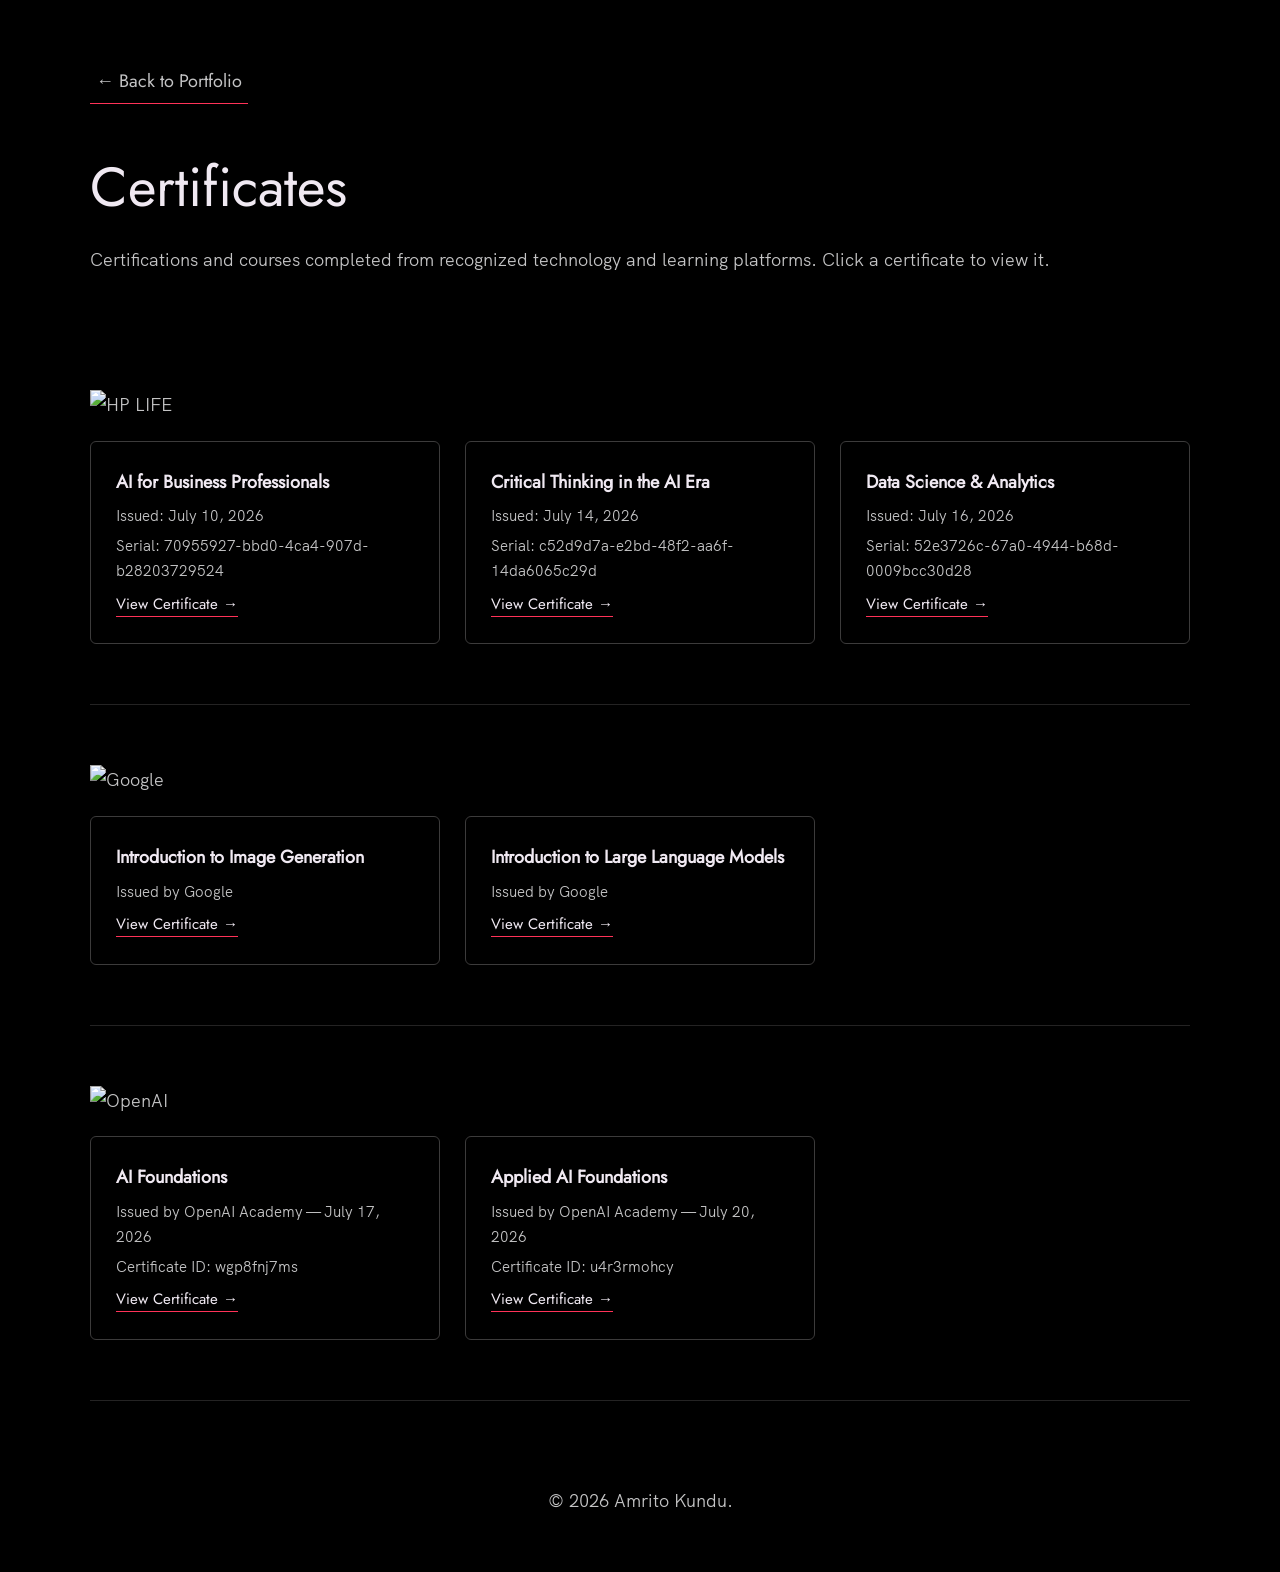
==== commit 6305a265: "perfect version" ====
--- a/web/certificates.html
+++ b/web/certificates.html
@@ -4,7 +4,7 @@
 <head>
   <meta charset="UTF-8" />
   <meta name="viewport" content="width=device-width, initial-scale=1.0" />
-  <link rel="shortcut icon" type="image/png" href="./images/favicon.png" />
+  <link rel="shortcut icon" type="image/png" href="./assets/favicon.png" />
 
   <title>Certificates | Amrito Kundu</title>
 
@@ -53,27 +53,12 @@
         <ul class="cert-list">
 
           <li class="cert-card">
-            <h4>AI for Beginners</h4>
-            <p>Issued: July 6, 2026</p>
-            <p>Serial: 4bde3ca4-5662-4164-8754-96a91aeeac4d</p>
-
-            <a
-              href="./images/certificates/HP-LIFE-AI-for-Beginners.pdf"
-              target="_blank"
-              rel="noopener noreferrer"
-            >
-              View Certificate &rarr;
-            </a>
-          </li>
-
-
-          <li class="cert-card">
             <h4>AI for Business Professionals</h4>
             <p>Issued: July 10, 2026</p>
             <p>Serial: 70955927-bbd0-4ca4-907d-b28203729524</p>
 
             <a
-              href="./images/certificates/HP-LIFE-AI-for-Business-Professionals.pdf"
+              href="./assets/certificates/HP-LIFE-AI-for-Business-Professionals.pdf"
               target="_blank"
               rel="noopener noreferrer"
             >
@@ -88,7 +73,7 @@
             <p>Serial: c52d9d7a-e2bd-48f2-aa6f-14da6065c29d</p>
 
             <a
-              href="./images/certificates/HP-LIFE-Critical-Thinking-in-the-AI-Era.pdf"
+              href="./assets/certificates/HP-LIFE-Critical-Thinking-in-the-AI-Era.pdf"
               target="_blank"
               rel="noopener noreferrer"
             >
@@ -103,7 +88,7 @@
             <p>Serial: 52e3726c-67a0-4944-b68d-0009bcc30d28</p>
 
             <a
-              href="./images/certificates/HP-LIFE-Data-Science-and-Analytics.pdf"
+              href="./assets/certificates/HP-LIFE-Data-Science-and-Analytics.pdf"
               target="_blank"
               rel="noopener noreferrer"
             >
@@ -136,7 +121,7 @@
             <p>Issued by Google</p>
 
             <a
-              href="./images/certificates/Introduction%20to%20Image%20Generation.pdf"
+              href="./assets/certificates/Introduction%20to%20Image%20Generation.pdf"
               target="_blank"
               rel="noopener noreferrer"
             >
@@ -151,7 +136,7 @@
             <p>Issued by Google</p>
 
             <a
-              href="./images/certificates/Introduction%20to%20Large%20Language%20Models.pdf"
+              href="./assets/certificates/Introduction%20to%20Large%20Language%20Models.pdf"
               target="_blank"
               rel="noopener noreferrer"
             >
@@ -185,7 +170,7 @@
             <p>Certificate ID: wgp8fnj7ms</p>
 
             <a
-              href="./images/certificates/OpenAI-AI-Foundations.pdf"
+              href="./assets/certificates/OpenAI-AI-Foundations.pdf"
               target="_blank"
               rel="noopener noreferrer"
             >
@@ -201,7 +186,7 @@
             <p>Certificate ID: u4r3rmohcy</p>
 
             <a
-              href="./images/certificates/OpenAI-Applied-AI-Foundations.pdf"
+              href="./assets/certificates/OpenAI-Applied-AI-Foundations.pdf"
               target="_blank"
               rel="noopener noreferrer"
             >
--- a/web/index.css
+++ b/web/index.css
@@ -260,6 +260,16 @@
     background: transparent;
 }
 
+.resume-btn {
+    margin-left: var(--gutter-small);
+}
+
+@media(max-width: 500px) {
+    .resume-btn {
+        margin: var(--gutter-small) 0 0;
+    }
+}
+
 .link__text {
     position: relative;
     display: inline-block;
@@ -405,7 +415,7 @@
 
 .header {
     background: linear-gradient(rgba(0,0,0, .1), rgba(0,0,0, .4)), 
-        url('./images/header.jpg');
+        url('./assets/header.jpg');
     height: 100vh;
     background-size: cover;
     background-position: center;
@@ -652,6 +662,13 @@
     margin-bottom: var(--gutter-normal);
 }
 
+.about__photo {
+    display: block;
+    width: 100%;
+    max-width: 48rem;
+    border-radius: 6px;
+}
+
 @media(min-width: 901px) {
     .about__text {
         flex: 0 0 35%;
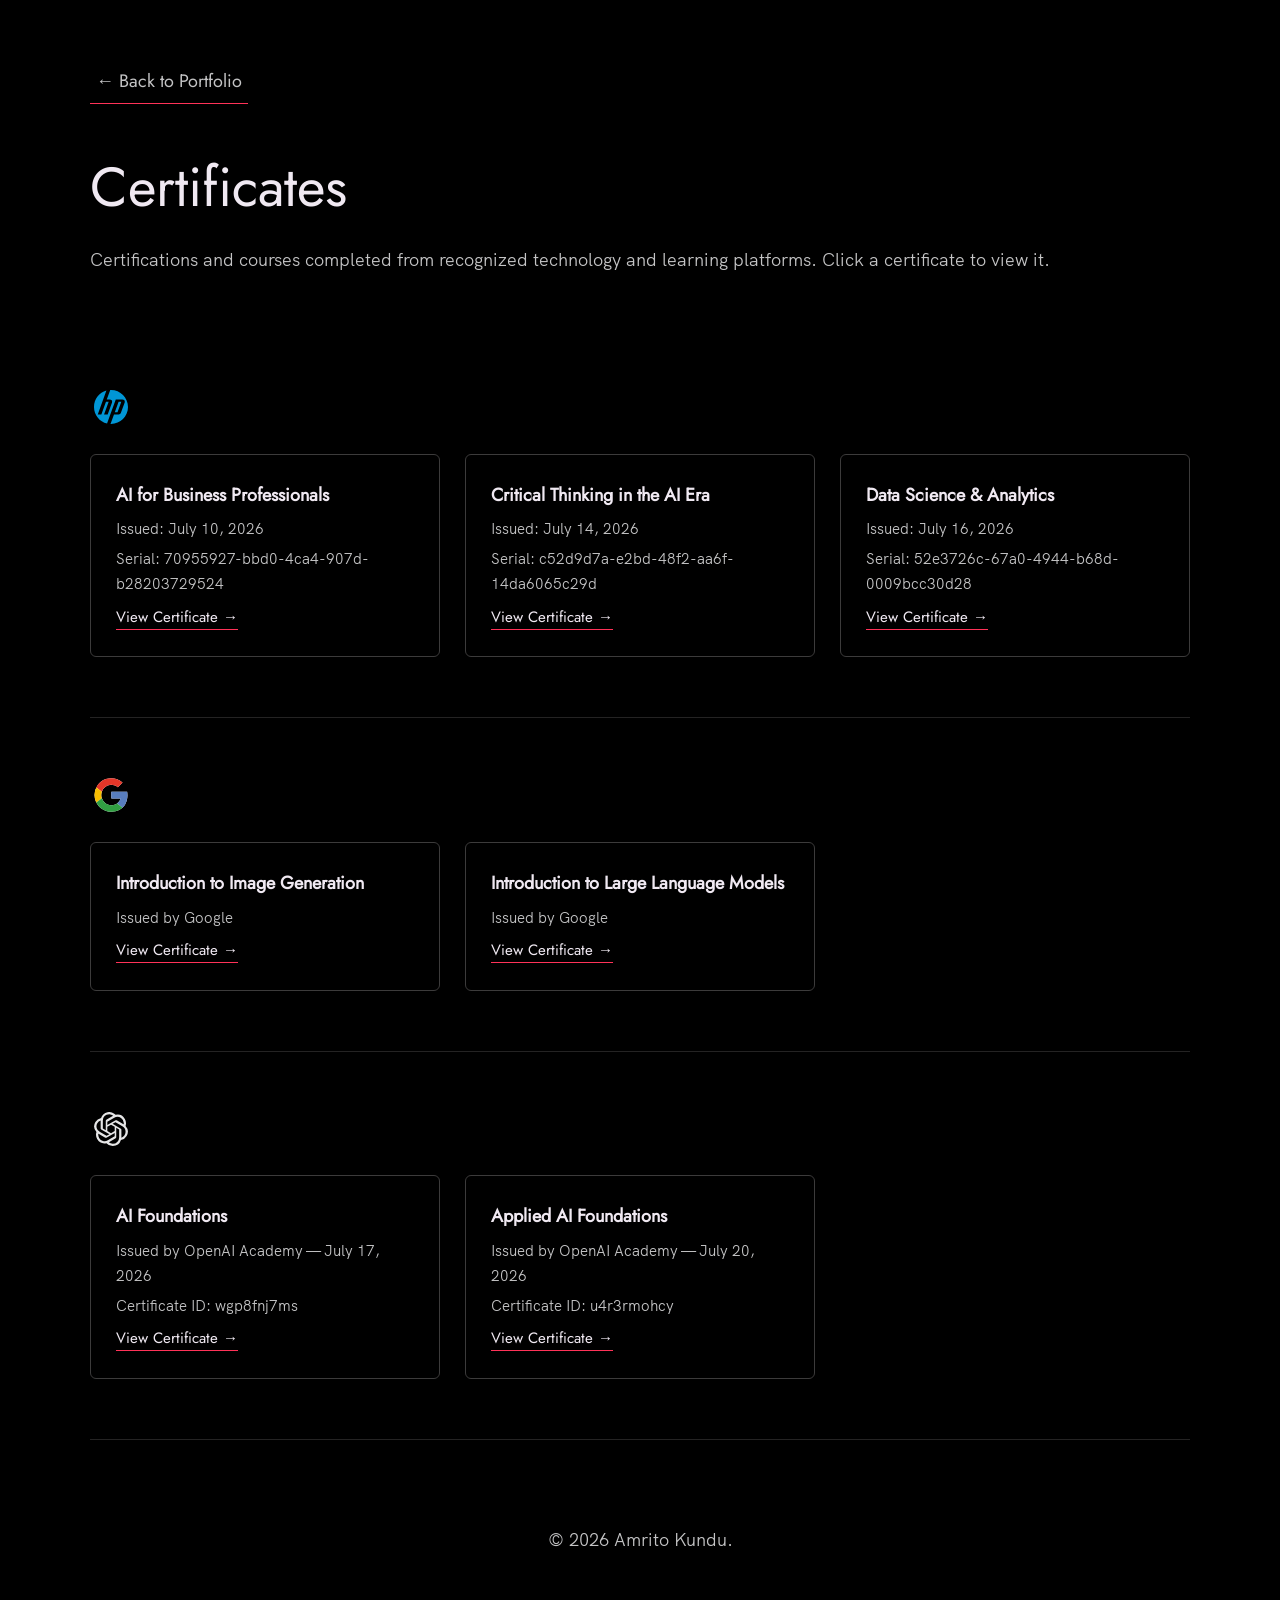
==== commit 6d2de646: "feat: use local official brand SVGs for certifications - add web/assets/{google,openai,hp}.svg (mult" ====
--- a/web/certificates.html
+++ b/web/certificates.html
@@ -45,9 +45,11 @@
       <section class="cert-brand" id="hp-life">
 
         <img
-          src="https://img.shields.io/badge/HP%20LIFE-0096D6?style=for-the-badge&logo=hp&logoColor=white"
+          src="./assets/hp.svg"
           class="cert-brand__badge"
           alt="HP LIFE"
+          width="42"
+          height="42"
         />
 
         <ul class="cert-list">
@@ -108,9 +110,11 @@
       <section class="cert-brand" id="google">
 
         <img
-          src="https://img.shields.io/badge/Google-4285F4?style=for-the-badge&logo=google&logoColor=white"
+          src="./assets/google.svg"
           class="cert-brand__badge"
           alt="Google"
+          width="42"
+          height="42"
         />
 
         <ul class="cert-list">
@@ -156,9 +160,11 @@
       <section class="cert-brand" id="openai">
 
         <img
-          src="https://img.shields.io/badge/OpenAI-10A37F?style=for-the-badge&logo=openai&logoColor=white"
+          src="./assets/openai.svg"
           class="cert-brand__badge"
           alt="OpenAI"
+          width="42"
+          height="42"
         />
 
         <ul class="cert-list">
--- a/web/index.css
+++ b/web/index.css
@@ -349,11 +349,25 @@
     display: flex;
     justify-content: flex-end;
     padding: var(--gutter-normal) 0;
+    overflow-x: auto;
+    -webkit-overflow-scrolling: touch;
+    scrollbar-width: none;
+}
+
+.nav::-webkit-scrollbar {
+    display: none;
 }
 
 .nav__items {
     display: flex;
+    flex-wrap: nowrap;
     list-style: none;
+    white-space: nowrap;
+    min-width: max-content;
+}
+
+.nav__item {
+    flex: 0 0 auto;
 }
 
 .nav__item:not(:last-child) {
@@ -362,7 +376,11 @@
 
 @media(max-width: 500px) {
     .nav {
-        justify-content: center;
+        justify-content: flex-start;
+    }
+
+    .nav__item:not(:last-child) {
+        margin-right: var(--gutter-normal);
     }
 }
 
@@ -415,7 +433,7 @@
 
 .header {
     background: linear-gradient(rgba(0,0,0, .1), rgba(0,0,0, .4)), 
-        url('./assets/header.jpg');
+        url('./assets/header.jpg?v=3');
     height: 100vh;
     background-size: cover;
     background-position: center;
@@ -647,13 +665,13 @@
 
 .about__content {
     display: flex;
-    flex-direction: row-reverse;
+    flex-direction: row;
     align-items: center;
 }
 
 @media(max-width: 900px) {
     .about__content {
-        flex-direction: column-reverse;
+        flex-direction: column;
         align-items: initial;
     }
 }
@@ -664,9 +682,8 @@
 
 .about__photo {
     display: block;
-    width: 100%;
-    max-width: 48rem;
-    border-radius: 6px;
+    max-width: 100%;
+    height: auto;
 }
 
 @media(min-width: 901px) {
@@ -728,3 +745,109 @@
         padding: var(--gutter-medium) 0;
     } 
 }
+
+/* --------------------------------------- */
+/* ----- Achievements ----- */
+/* --------------------------------------- */
+
+.ach-intro {
+    max-width: var(--container-medium-width);
+    margin-bottom: var(--gutter-normal);
+}
+
+.ach-list {
+    margin-top: var(--gutter-small);
+}
+
+/* Scoped so certificates page is not affected */
+.ach-list .cert-card {
+    overflow-wrap: break-word;
+}
+
+.ach-list .cert-card a {
+    display: inline-block;
+    margin-top: 0.8rem;
+}
+
+.ach-list .cert-card code {
+    font-family: ui-monospace, SFMono-Regular, Menlo, Monaco, Consolas, monospace;
+    font-size: 1.4rem;
+    color: var(--pink);
+}
+
+.ach-badge {
+    display: inline-flex;
+    align-items: center;
+    gap: 1rem;
+    border: 1px solid var(--pink);
+    background: var(--pink);
+    color: var(--white);
+    padding: 1rem 1.6rem;
+    border-radius: 6px;
+    max-width: 100%;
+    box-sizing: border-box;
+}
+
+.ach-badge__icon {
+    font-size: 2rem;
+    line-height: 1;
+    flex-shrink: 0;
+}
+
+.ach-badge__text {
+    min-width: 0;
+}
+
+.ach-badge__title {
+    display: block;
+    font-family: 'Jost', sans-serif;
+    font-size: 1.5rem;
+    font-weight: 400;
+    color: var(--white);
+    line-height: 1.3;
+}
+
+.ach-badge__sub {
+    display: block;
+    font-size: 1.3rem;
+    opacity: .9;
+    margin-top: .2rem;
+    line-height: 1.3;
+}
+
+.ach-badge--inline {
+    display: flex;
+    margin: 1rem 0 0.6rem;
+    width: 100%;
+    box-sizing: border-box;
+}
+
+@media(max-width: 500px) {
+    .ach-list {
+        grid-template-columns: 1fr;
+    }
+
+    .ach-badge,
+    .ach-badge--inline {
+        flex-direction: row;
+        align-items: center;
+        gap: 0.8rem;
+        padding: 0.9rem 1.2rem;
+        width: 100%;
+    }
+
+    .ach-badge__title {
+        font-size: 1.4rem;
+    }
+
+    .ach-badge__sub {
+        font-size: 1.2rem;
+    }
+}
+
+/* ----- Brand logos (certifications row) ----- */
+
+.client__logo img.cert-logo {
+    height: 5.4rem;
+    width: auto;
+}
